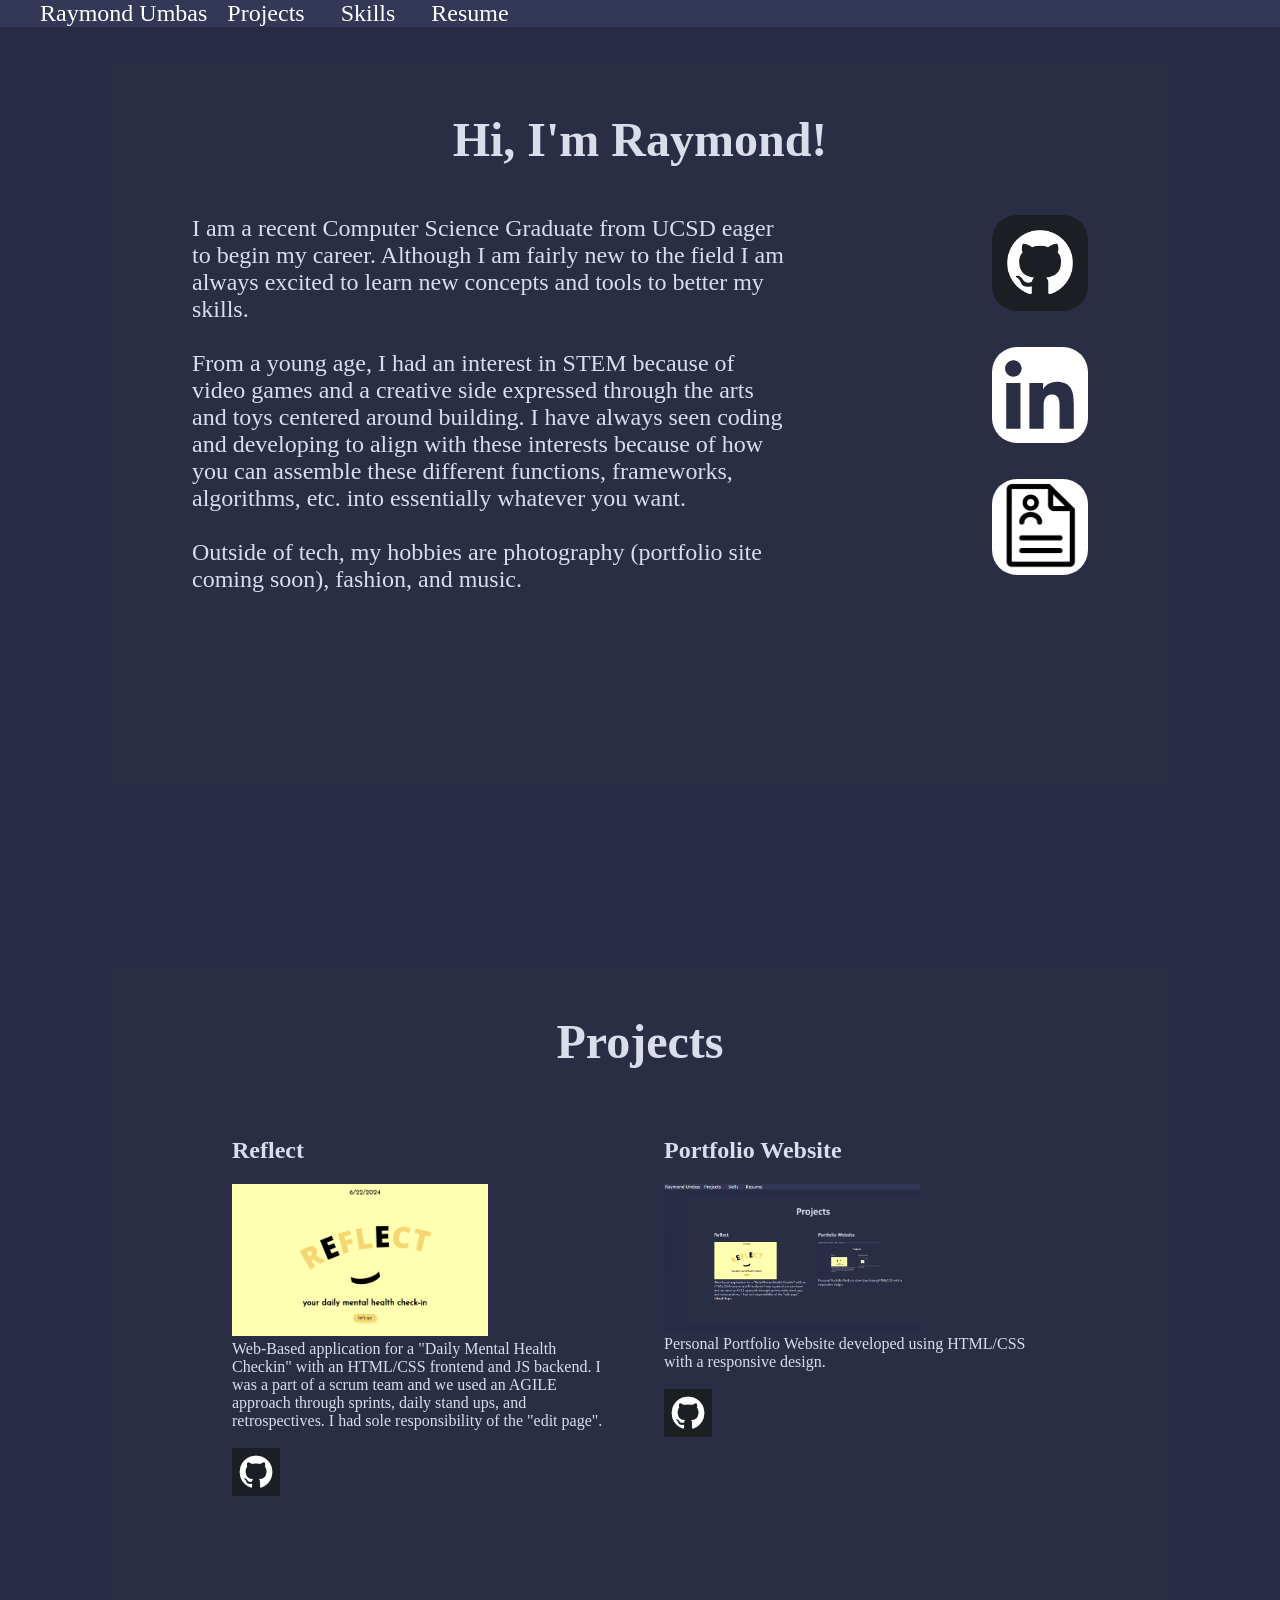
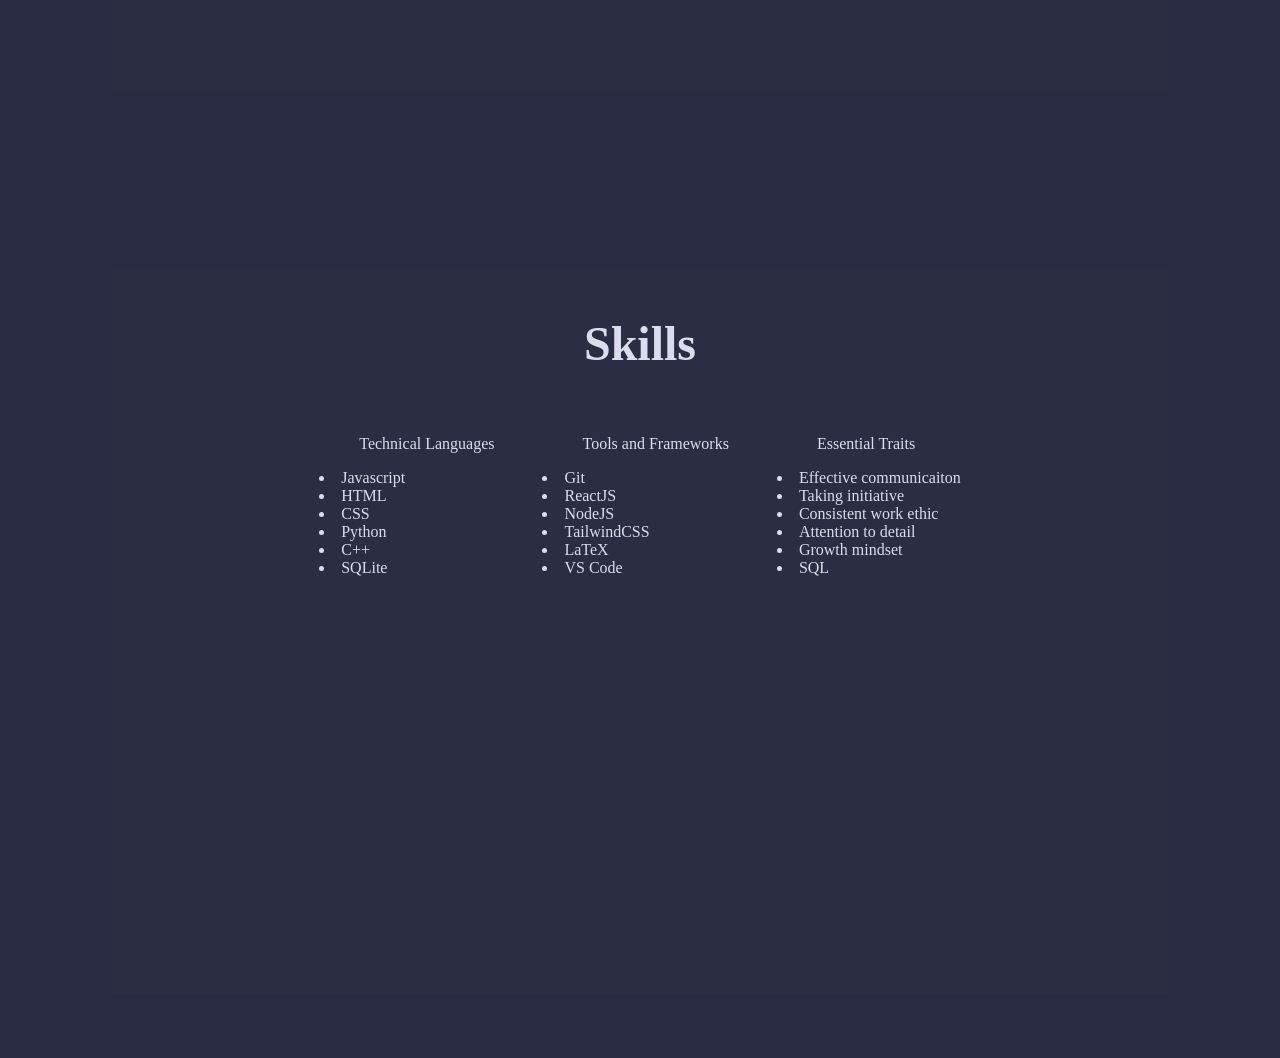
==== index.html @ 0f4644a8 "v1.0 finished" ====
<!DOCTYPE html>
<html lang="en">
<head>
    <meta charset="UTF-8">
    <meta name="viewport" content="width=device-width, initial-scale=1.0">
    <meta http-equiv="X-UA-Compatible" content="ie=edge">
    <title>Raymond Umbas</title>
    <link rel="stylesheet" href="./style.css">
    <link rel="icon" href="./favicon.ico" type="image/x-icon">
</head>
<body>
    <!--Navbar-->
    <div id = "navBar">
        <a href = "#intro" style = "font-size: 1.5rem"> Raymond Umbas</a>
        <a class = "navBarLink" href = "#projects">Projects</a>
        <a class = "navBarLink" href = "#skills">Skills</a>
        <a class = "navBarLink" href = "./media/Resume.pdf">Resume</a>
    </div>
    <!--Intro-->
    <section id = "intro" class = "component">
        <h1>Hi, I'm Raymond!</h1>
        <div class = "componentContent">
            <div id = "about" class = "componentSection">
                I am a recent Computer Science Graduate from UCSD eager to begin my career. Although I am fairly new to the field
                I am always excited to learn new concepts and tools to better my skills. <br><br>

                From a young age, I had an interest in STEM because of video games and a creative side expressed through the arts and toys centered around building.
                I have always seen coding and developing to align with these interests because of how you can assemble these different functions, frameworks, algorithms, etc. 
                into essentially whatever you want.<br><br>

                Outside of tech, my hobbies are photography (portfolio site coming soon), fashion, and music.
            </div>
    
            <div id = "links" class = "componentSection">
                <a href="https://github.com/raymondumbas"><img class = "introIcon" src="./media/githubLogo.png"></img></a>  
                <a href = "https://www.linkedin.com/in/rumbas/"><img class = "introIcon" src="./media/linkedinLogo.svg"></img></a>
                <a href = "./media/Resume.pdf"><img class = "introIcon" src="./media/resumeIcon.png"></img></a>
            </div>
        </div>
        
    </section>

    <!--Projects-->
    <section id = "projects" class = "component">
        <h1>Projects</h1>
        <div class = "componentContent">
            <div class = "project">
                <h2>Reflect</h2>
                <img class = "projectPic" src = "./media/ReflectHomeScreen.png"></img>
                <br>
                Web-Based application for a "Daily Mental Health Checkin" with an HTML/CSS frontend and JS backend. 
                I was a part of a scrum team and we used an AGILE approach through sprints, daily stand ups, and retrospectives.
                I had sole responsibility of the "edit page". <br><br>
                <a href ="https://github.com/cse110-fa22-group16/cse110-fa22-group16"><img class = "projectIcon" src="./media/githubLogo.png"></img></a><br>
            </div>
            <div class = "project">
                <h2>Portfolio Website</h2>
                <img class = "projectPic" src = "./media/PortfolioWebsite.png"></img><br>
                Personal Portfolio Website developed using HTML/CSS with a responsive design.<br><br>
                <a href ="https://github.com/raymondumbas/portfolio-website"><img class = "projectIcon" src="./media/githubLogo.png"></img></a><br>
            </div>  
        </div>
       
    </section>
    <!--Skills-->
    <section id = "skills" class = "component">
        <h1>Skills</h1>
        <div class = "componentContent">
            <div class = "skills">
                <ul>Technical Languages</ul>
                <li>Javascript</li>
                <li>HTML</li>
                <li>CSS</li>
                <li>Python</li>
                <li>C++</li>
                <li>SQLite</li>
            </div>
            <div class = "skills">
                <ul>Tools and Frameworks</ul>
                <li>Git</li>
                <li>ReactJS</li>
                <li>NodeJS</li>
                <li>TailwindCSS</li>
                <li>LaTeX</li>
                <li>VS Code</li>
            </div>
            <div class = "skills">
                <ul>Essential Traits</ul>
                <li>Effective communicaiton</li>
                <li>Taking initiative</li>
                <li>Consistent work ethic</li>
                <li>Attention to detail</li>
                <li>Growth mindset</li>
                <li>SQL</li>
            </div>

 
        </div>
    </section>

</body>
</html>
---- style.css ----
/*Variables*/

:root{
    --background-color: rgb(39, 44, 68);
    --component-color: rgb(41, 46, 69);
    --navBar-color:rgb(50, 56, 85);
    --text-color: rgb(219, 221, 236);
}
html{
    padding:0;
    margin:0;
}
/* Remove default styles */
body{
    margin:0;
    padding:0;
    color: var(--text-color,white);
    background-color: var(--background-color,darkgrey);
    display: flex;
    flex-direction: column;
    align-items: center;
    gap: 3rem;
}



/*Components*/
.component{
    width: 70vw;
    height:70vh;
    background-color: var(--component-color,darkgrey);
    display: flex;
    flex-direction: column;
    padding:3rem 5rem;
    margin: 4rem 0rem;
    align-items: center;
    
}   

h1{
    font-size: 3rem;
    padding: 0;
    margin:0;
}

.componentSection{
    display: flex;
    flex-direction: column;
    
    
}

.componentContent{
    display:flex;
    flex-direction: row;
    margin-top: 3rem;
    gap: 3rem;
    
}

/*Navbar*/
#navBar{
    padding-left: 5rem;
    background-color: var(--navBar-color, darkgrey);
    width: 100vw;
    top:0;
    position:fixed;
}

.navBarLink{
    font-size: 1.5rem;
    margin: 1rem;
    transition: 0.5s;
}
.navBarLink:hover{
    font-size:2rem;
}

a:link,a:visited{
    color:white;
    text-decoration: none;
}
a:hover{
    background-color: rgba(255, 255, 255, 0.108);  
}

/* Intro */
#about{
    font-size: 1.5rem;
}
.introIcon{
    height: 6rem;
    width: 6rem;
    border-radius: 25px;
}
#links{
    width: 30vw;
    gap: 2rem;
    margin-left:10rem;
}

/*Projects*/
.project{
    width: 30vw;
}

.projectPic{
    width: 20vw;
}

.projectIcon{
    width:3rem;
}
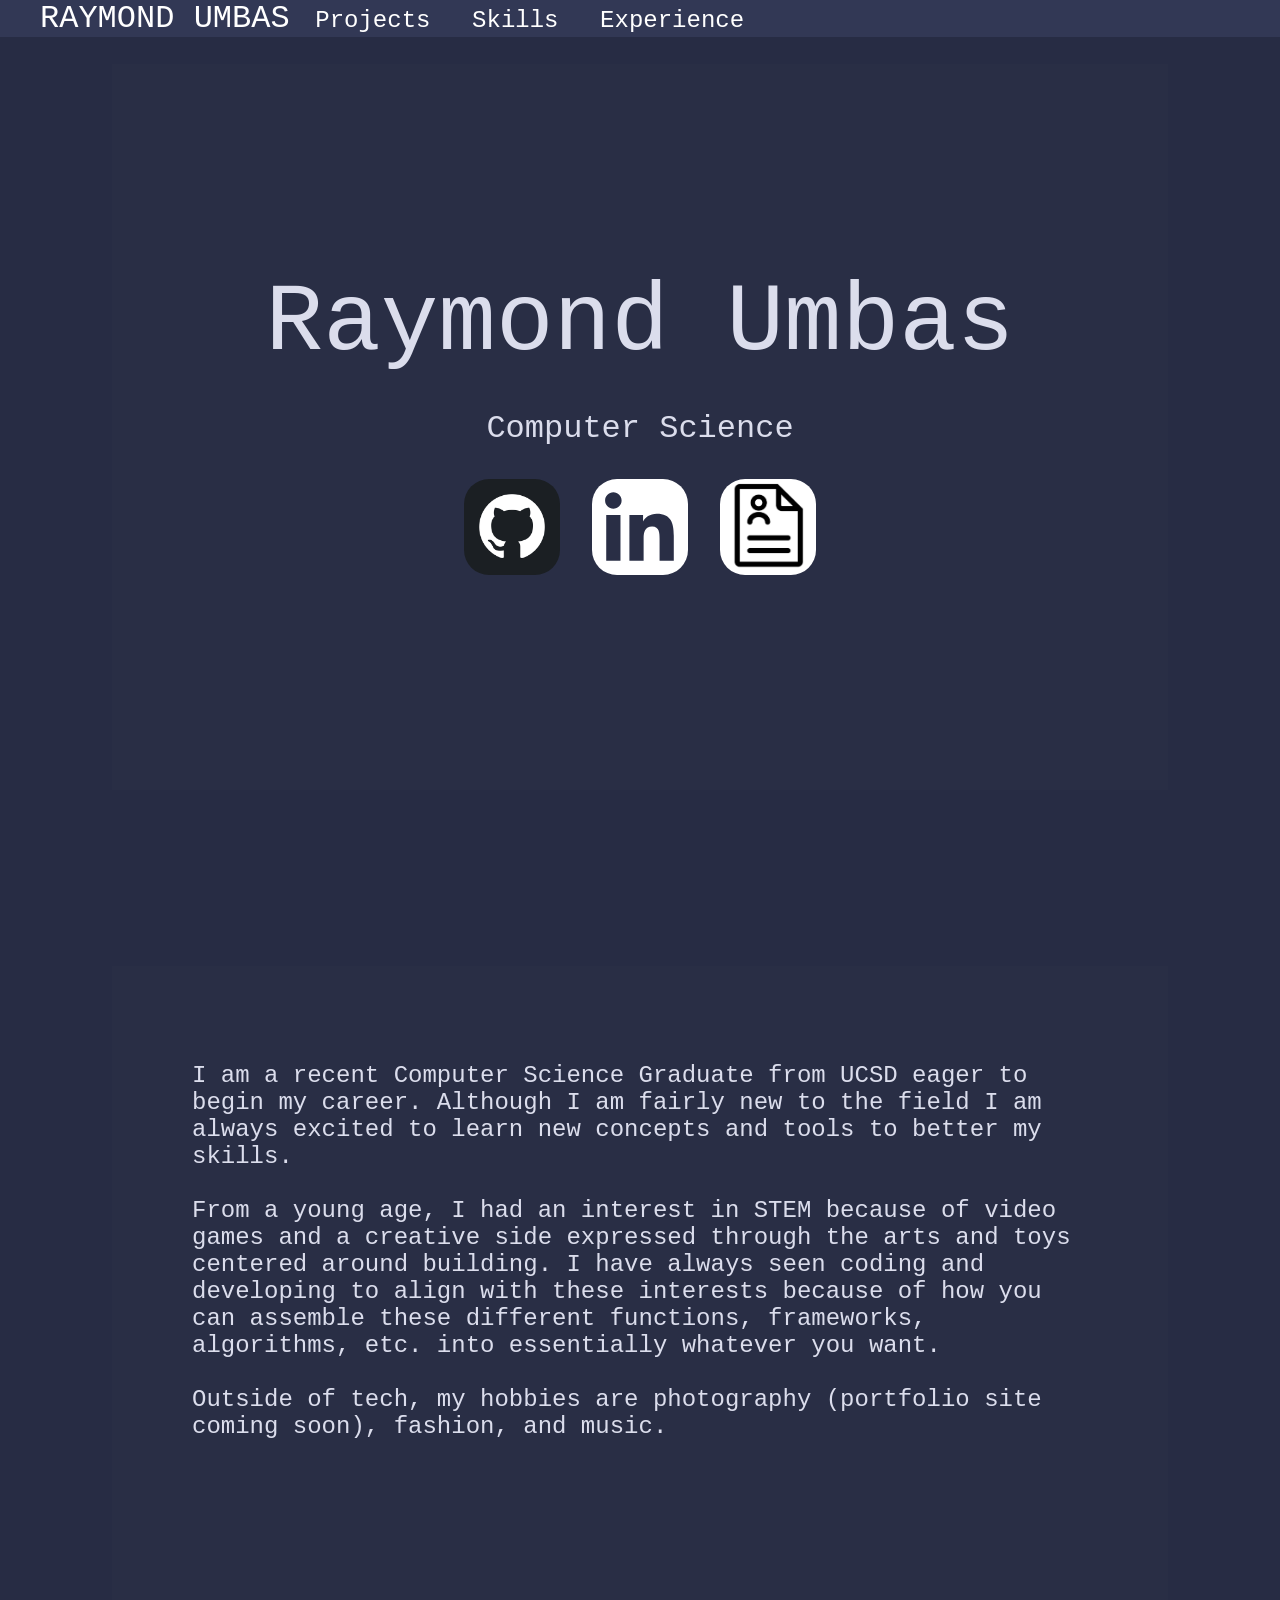
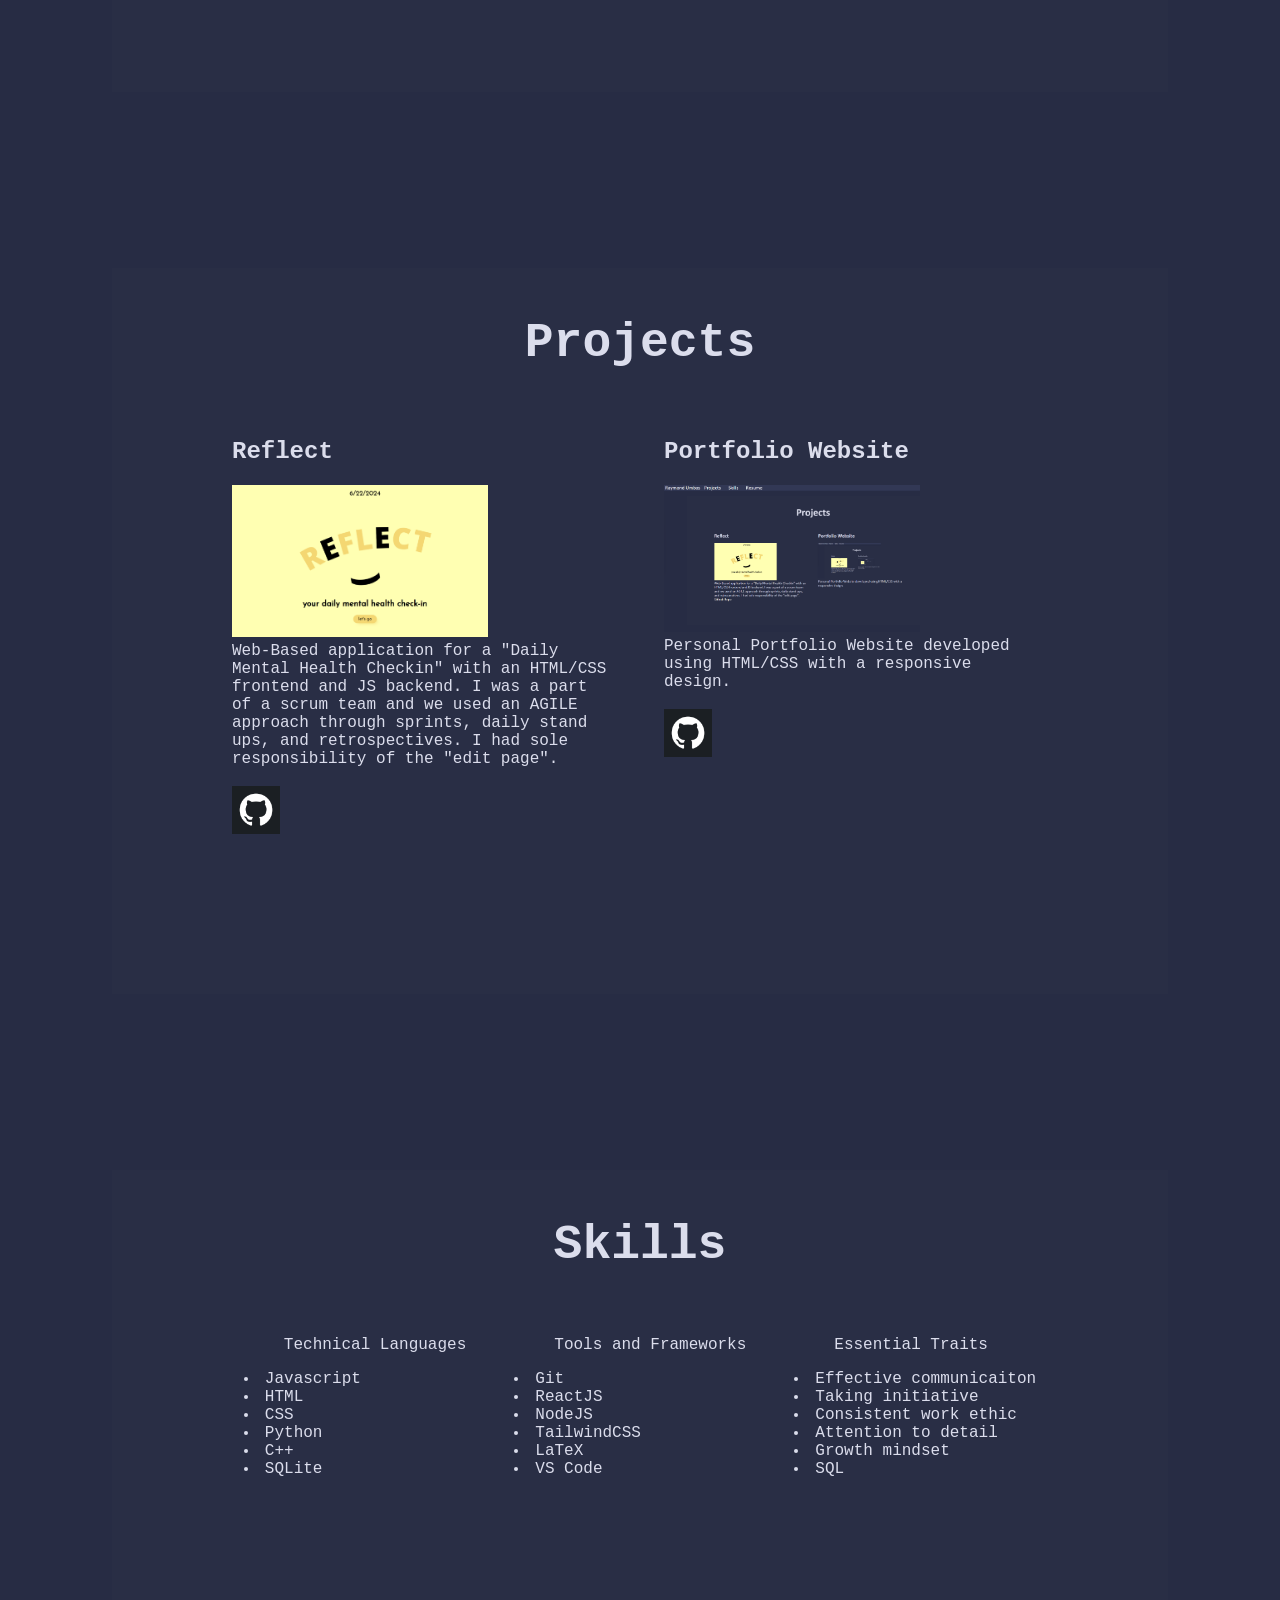
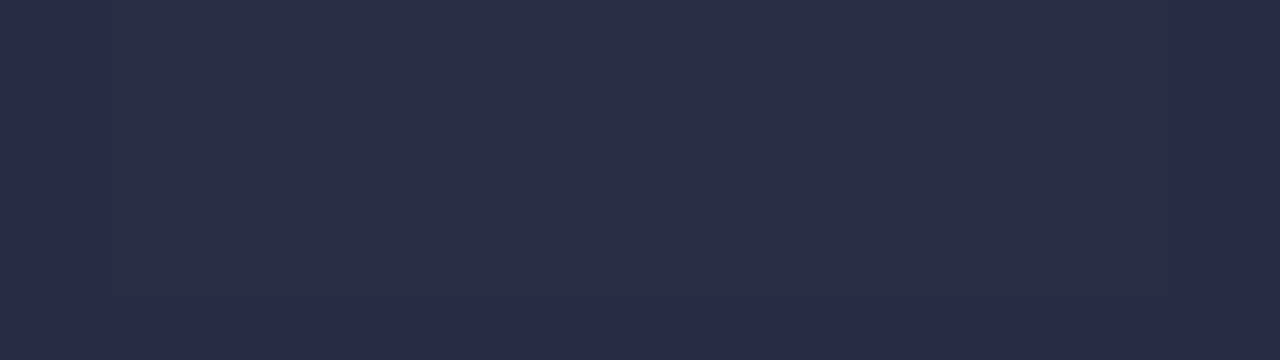
==== commit 559eb20a: "updated format" ====
--- a/index.html
+++ b/index.html
@@ -11,16 +11,26 @@
 <body>
     <!--Navbar-->
     <div id = "navBar">
-        <a href = "#intro" style = "font-size: 1.5rem"> Raymond Umbas</a>
+        <a id = "homeLogo" href = "#intro" > RAYMOND UMBAS</a>
         <a class = "navBarLink" href = "#projects">Projects</a>
         <a class = "navBarLink" href = "#skills">Skills</a>
-        <a class = "navBarLink" href = "./media/Resume.pdf">Resume</a>
+        <a class = "navBarLink" href = "#experience">Experience</a>
     </div>
     <!--Intro-->
     <section id = "intro" class = "component">
-        <h1>Hi, I'm Raymond!</h1>
+        <span id = "introName">Raymond Umbas</span>
+        Computer Science
+        <div id = "links">
+            <a href="https://github.com/raymondumbas"><img class = "introIcon" src="./media/githubLogo.png"></img></a>  
+            <a href = "https://www.linkedin.com/in/rumbas/"><img class = "introIcon" src="./media/linkedinLogo.svg"></img></a>
+            <a href = "./media/Resume.pdf"><img class = "introIcon" src="./media/resumeIcon.png"></img></a>
+        </div>
+    </section>
+
+    <!--About Me-->
+    <section id = "about" class = "component">
         <div class = "componentContent">
-            <div id = "about" class = "componentSection">
+            <div class = "componentSection">
                 I am a recent Computer Science Graduate from UCSD eager to begin my career. Although I am fairly new to the field
                 I am always excited to learn new concepts and tools to better my skills. <br><br>
 
@@ -30,16 +40,9 @@
 
                 Outside of tech, my hobbies are photography (portfolio site coming soon), fashion, and music.
             </div>
-    
-            <div id = "links" class = "componentSection">
-                <a href="https://github.com/raymondumbas"><img class = "introIcon" src="./media/githubLogo.png"></img></a>  
-                <a href = "https://www.linkedin.com/in/rumbas/"><img class = "introIcon" src="./media/linkedinLogo.svg"></img></a>
-                <a href = "./media/Resume.pdf"><img class = "introIcon" src="./media/resumeIcon.png"></img></a>
-            </div>
         </div>
-        
+
     </section>
-
     <!--Projects-->
     <section id = "projects" class = "component">
         <h1>Projects</h1>
--- a/style.css
+++ b/style.css
@@ -1,5 +1,7 @@
 /*Variables*/
-
+*{
+    font-family:  monospace, Arial, Helvetica, sans-serif;
+}
 :root{
     --background-color: rgb(39, 44, 68);
     --component-color: rgb(41, 46, 69);
@@ -23,7 +25,9 @@
 }
 
 
-
+#homeLogo{
+    font-size: 2rem;
+}
 /*Components*/
 .component{
     width: 70vw;
@@ -46,7 +50,6 @@
 .componentSection{
     display: flex;
     flex-direction: column;
-    
     
 }
 
@@ -85,8 +88,15 @@
 }
 
 /* Intro */
-#about{
-    font-size: 1.5rem;
+#intro{
+    font-size: 2rem;
+    display: flex;
+    justify-content: center;
+    text-align: center;
+    gap: 2rem;
+}
+#introName{
+    font-size: 6rem;
 }
 .introIcon{
     height: 6rem;
@@ -94,11 +104,15 @@
     border-radius: 25px;
 }
 #links{
-    width: 30vw;
+    display: flex;
+    flex-direction: row;
     gap: 2rem;
-    margin-left:10rem;
 }
 
+/* About Me*/
+#about{
+    font-size: 1.5rem;
+}
 /*Projects*/
 .project{
     width: 30vw;
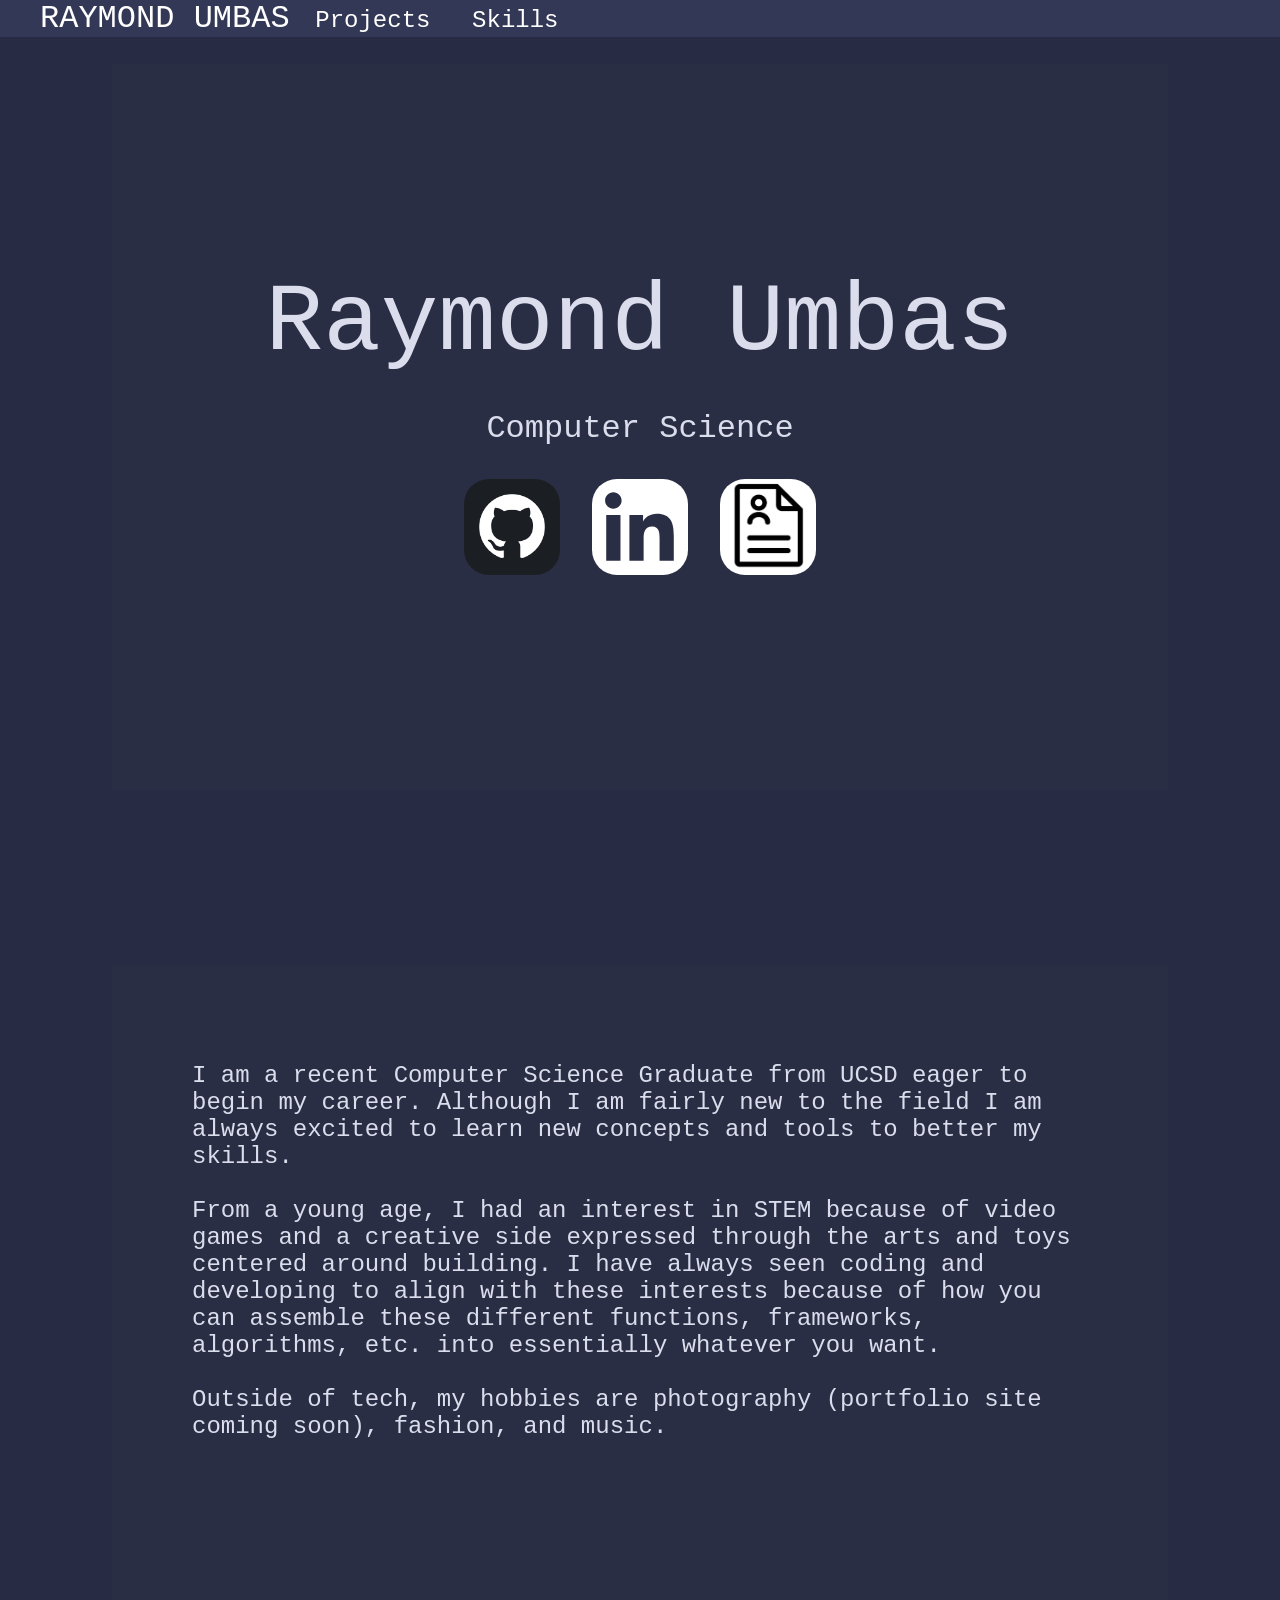
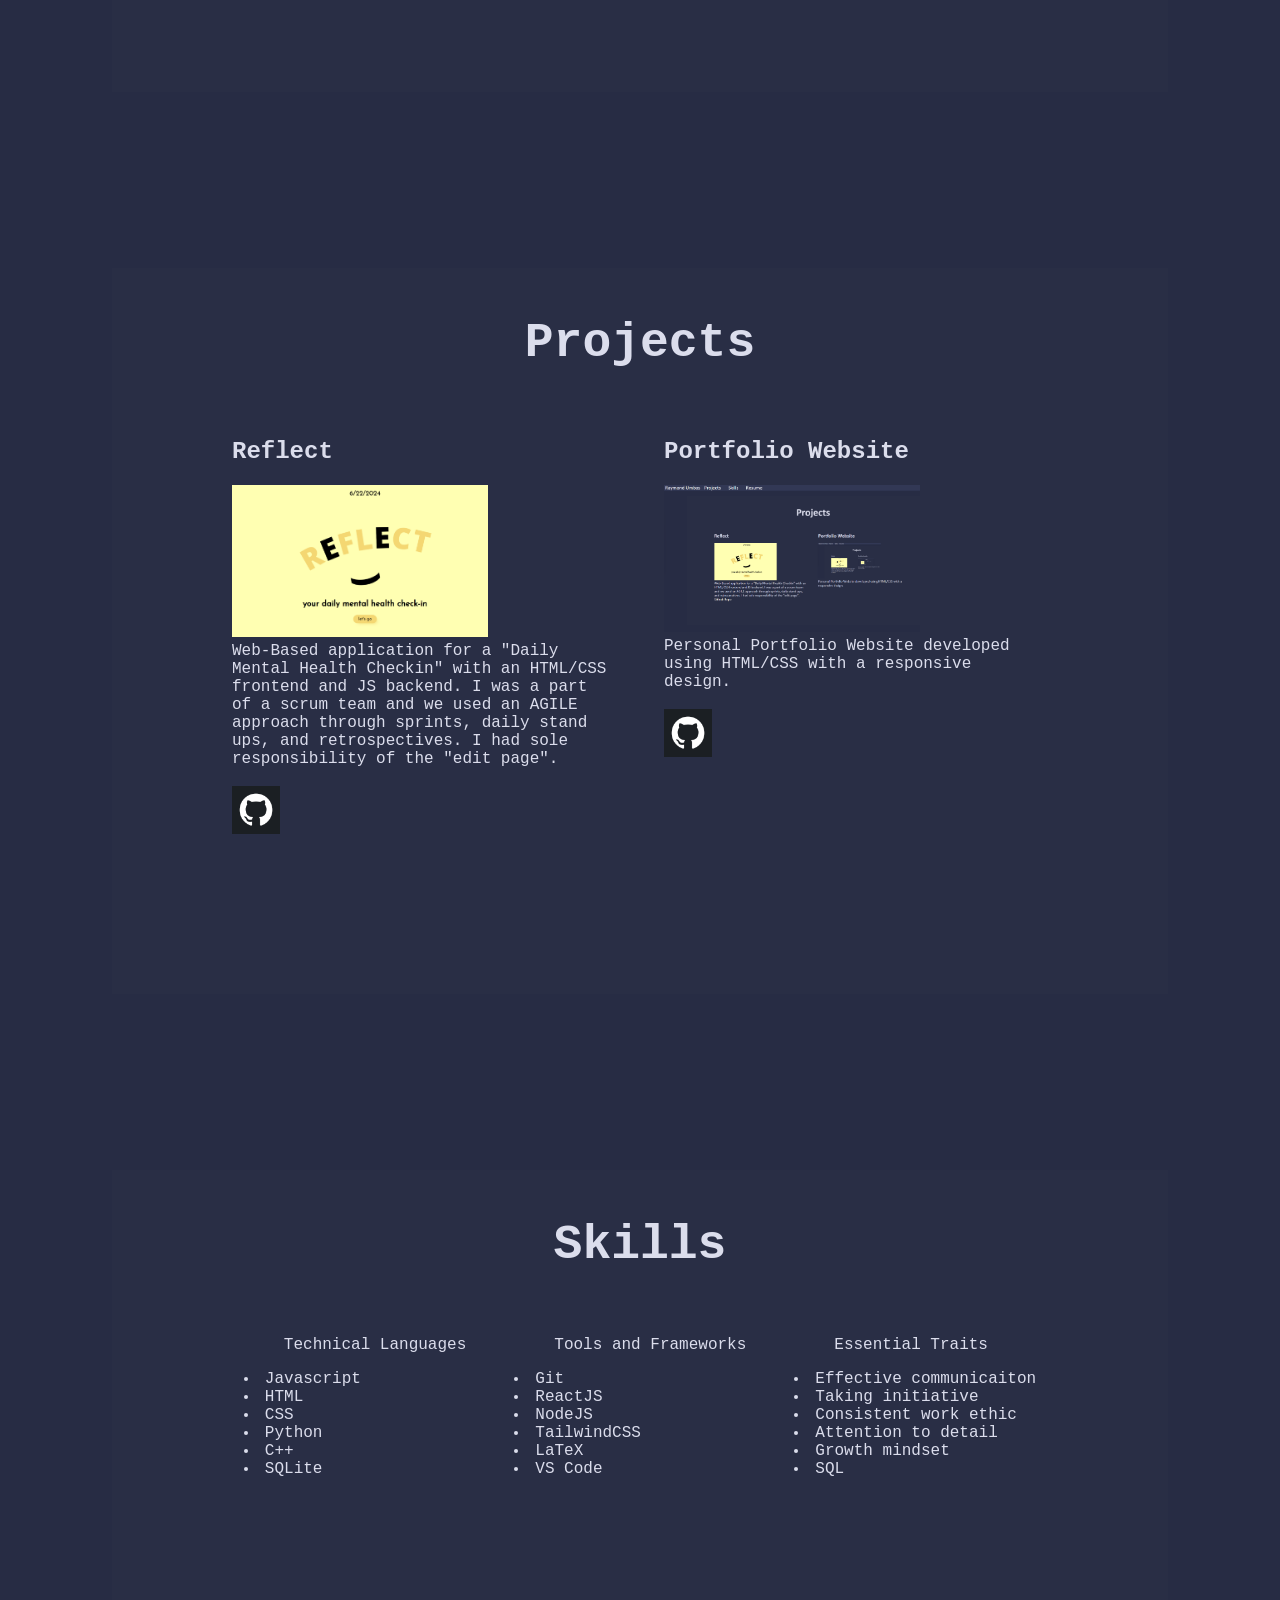
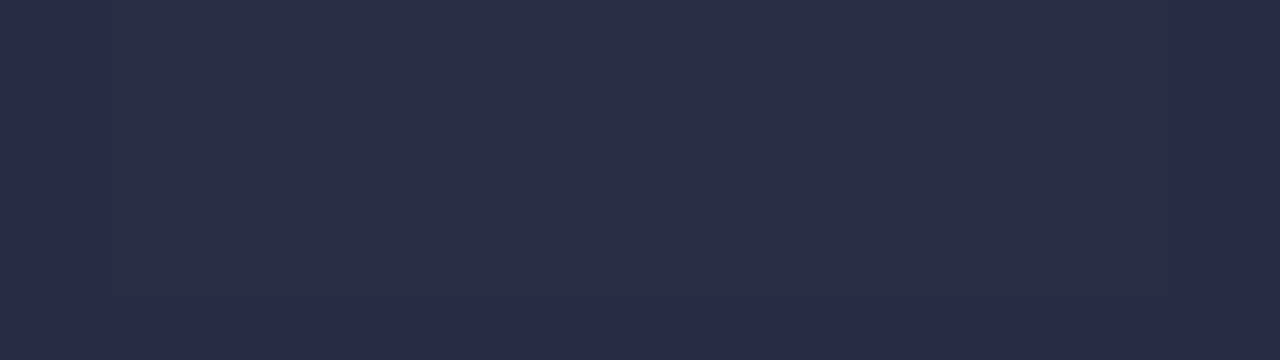
==== commit 340ee698: "modified structure" ====
--- a/index.html
+++ b/index.html
@@ -14,7 +14,6 @@
         <a id = "homeLogo" href = "#intro" > RAYMOND UMBAS</a>
         <a class = "navBarLink" href = "#projects">Projects</a>
         <a class = "navBarLink" href = "#skills">Skills</a>
-        <a class = "navBarLink" href = "#experience">Experience</a>
     </div>
     <!--Intro-->
     <section id = "intro" class = "component">
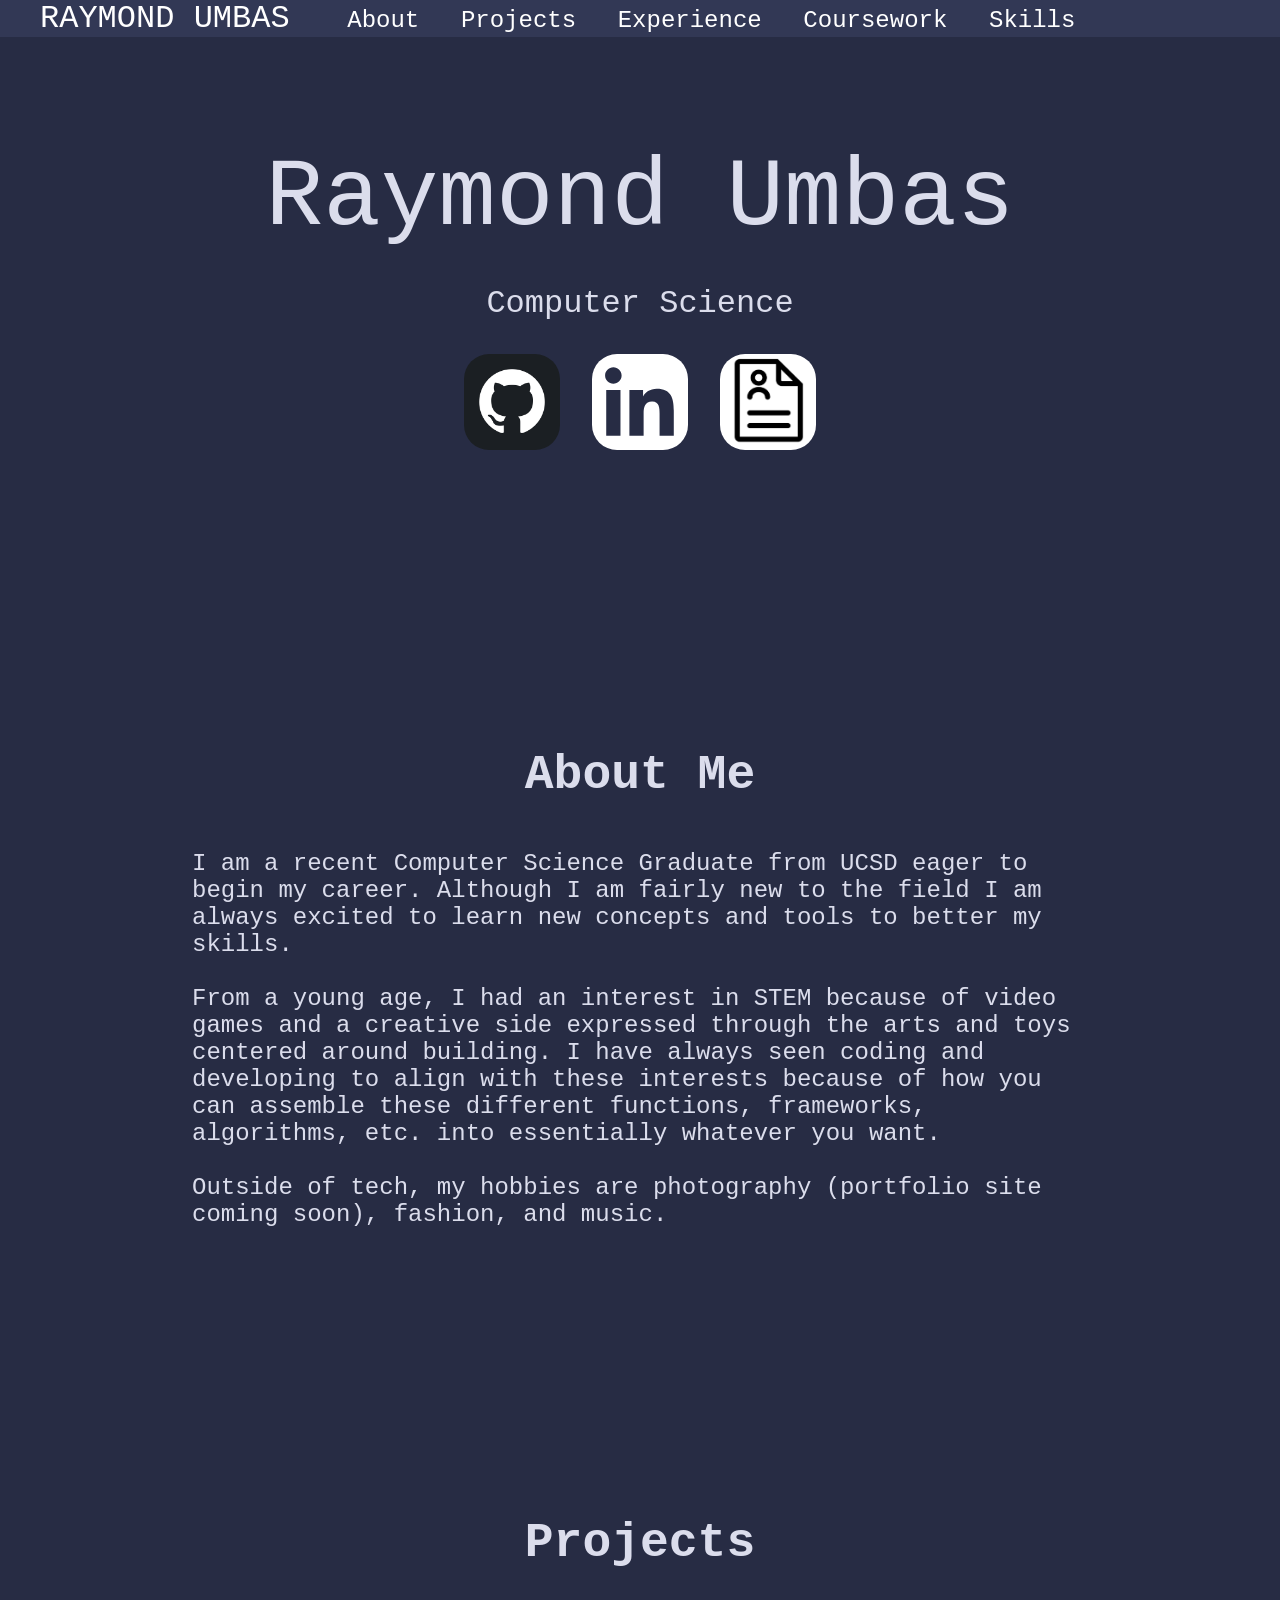
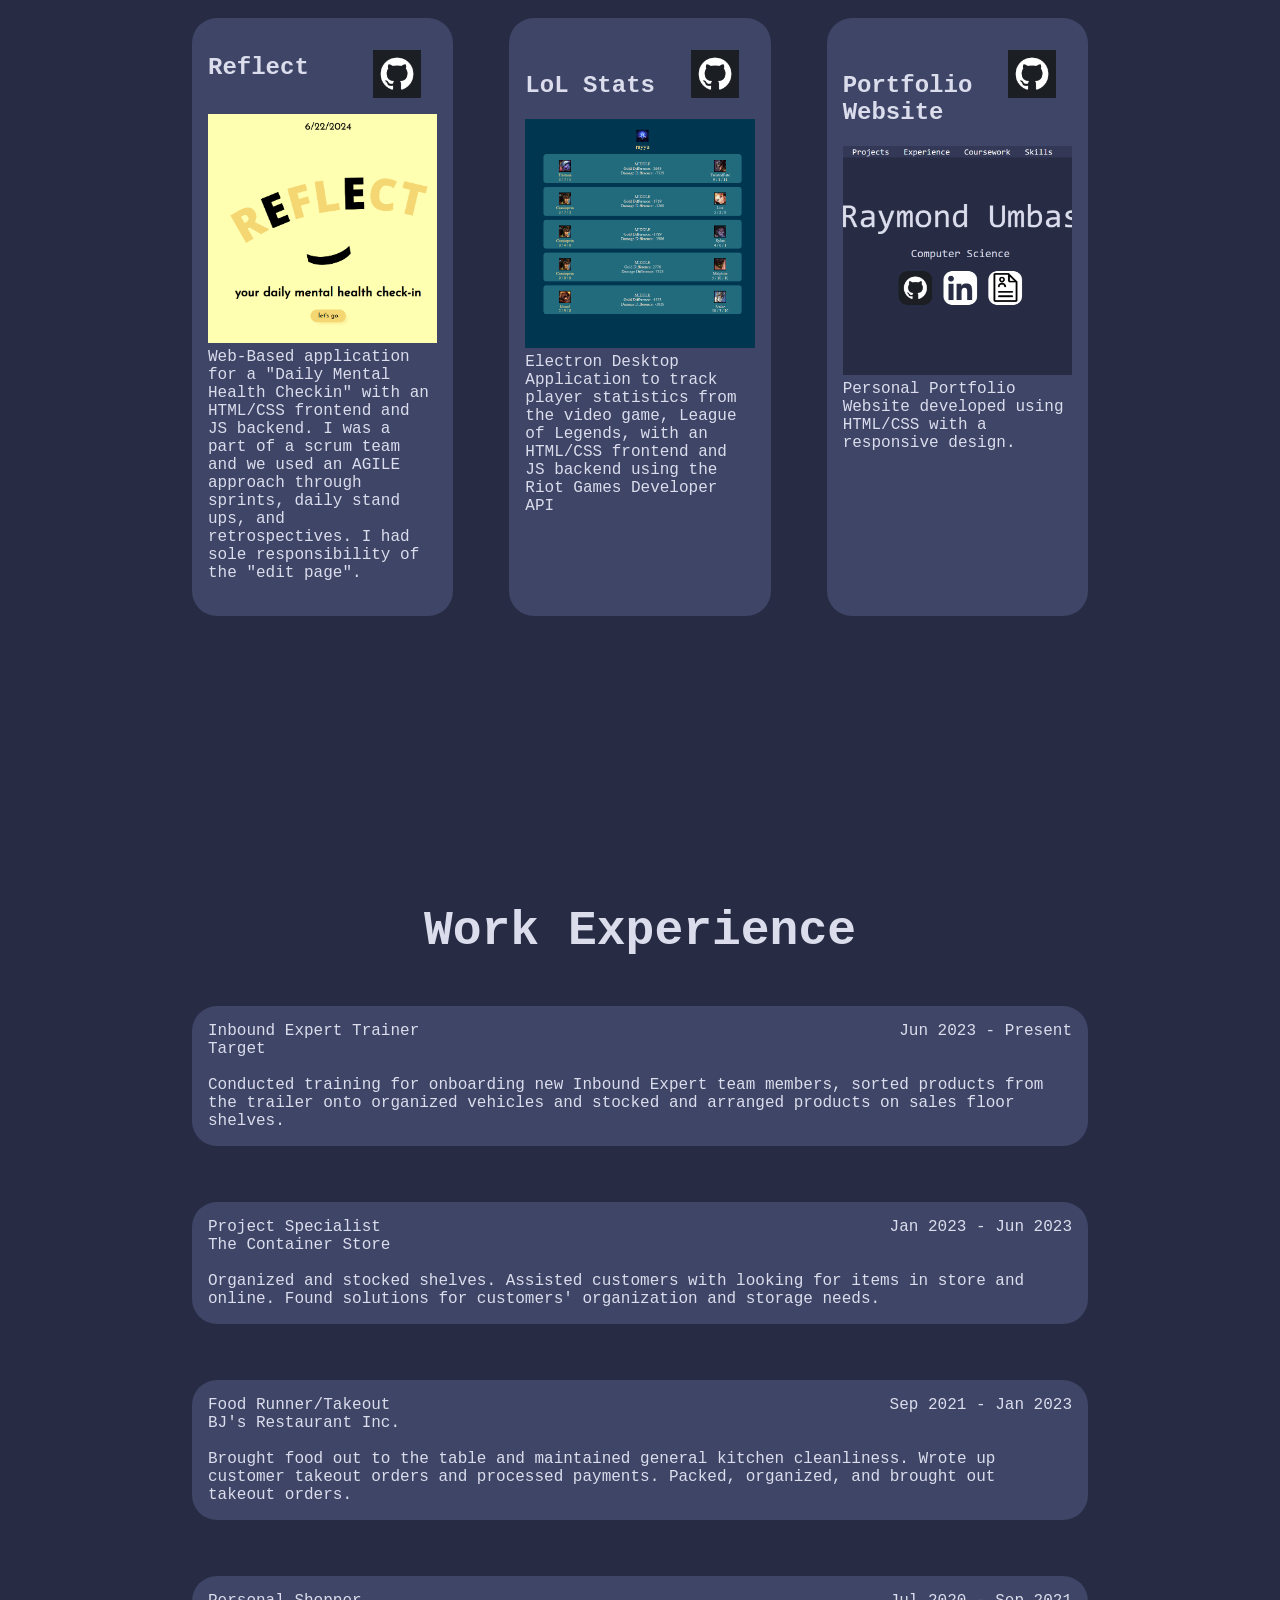
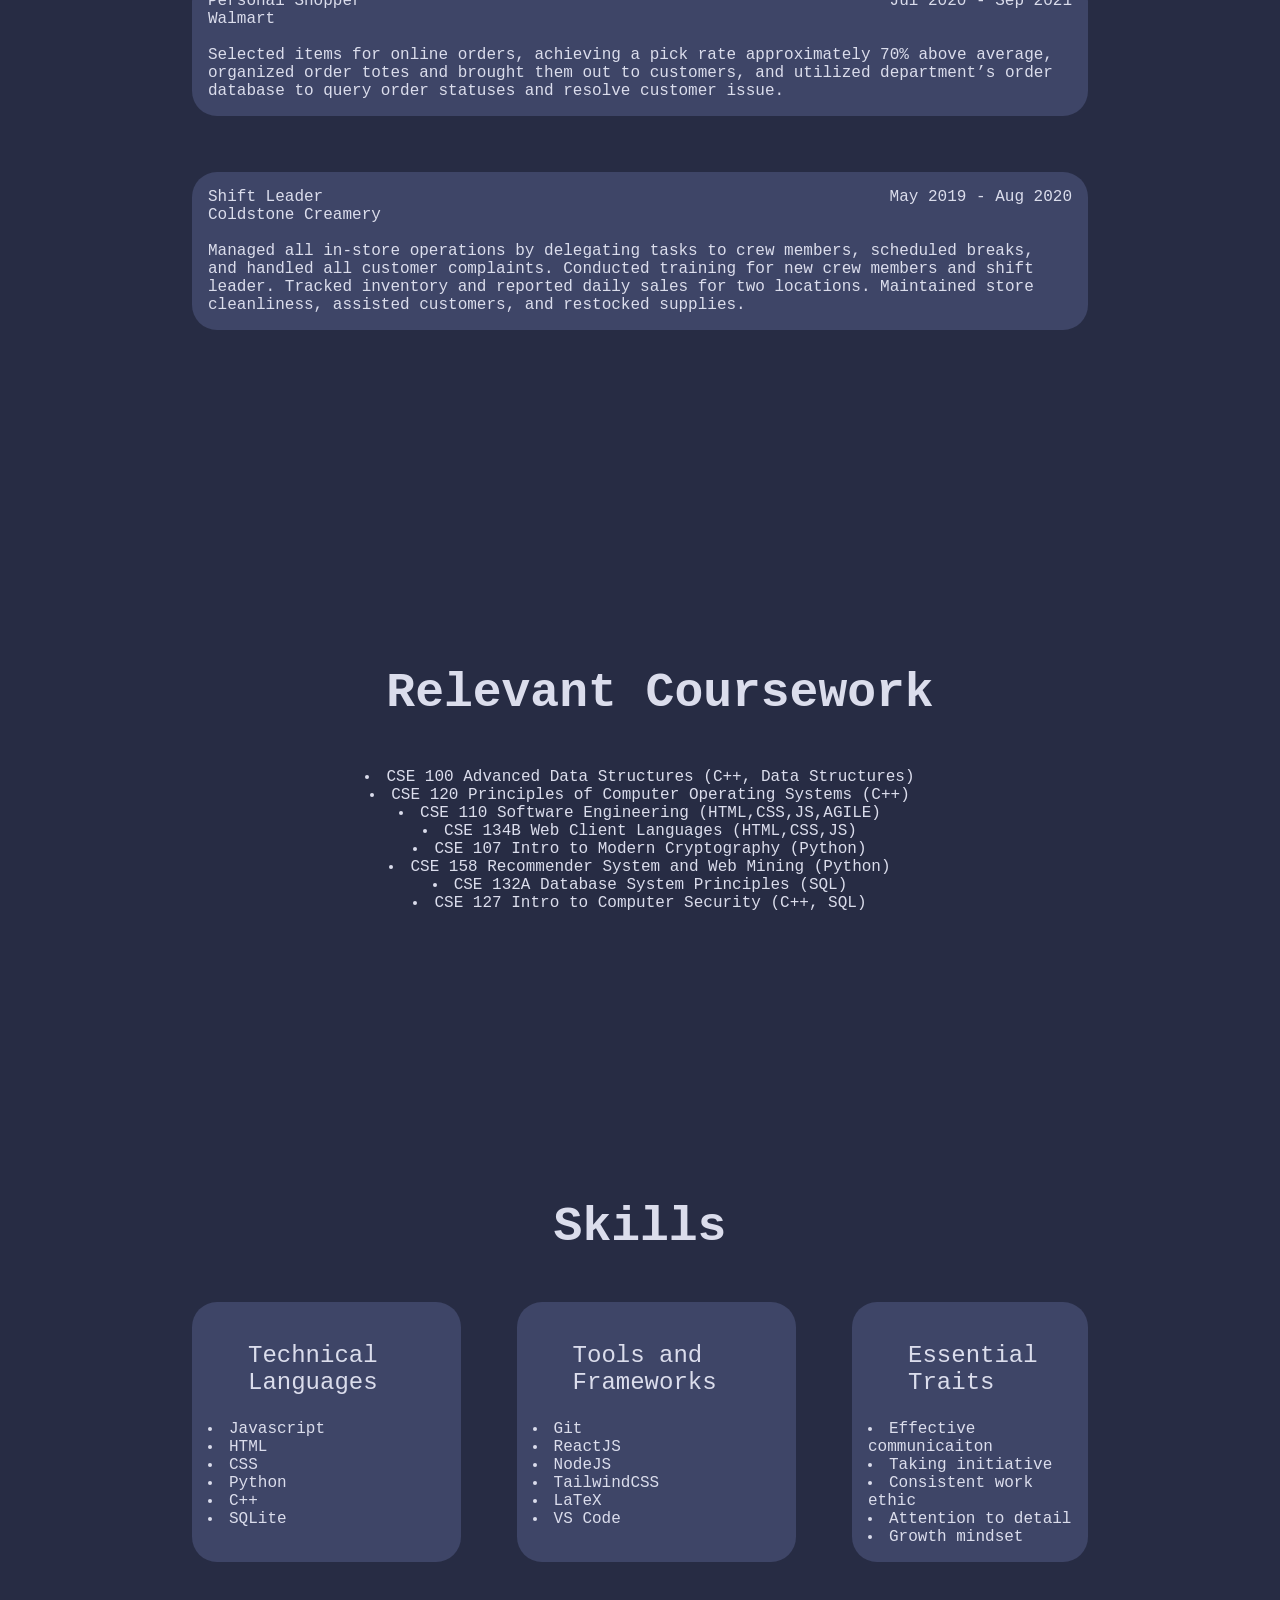
==== commit c11ae4fe: "adjusted style and added new tabs" ====
--- a/index.html
+++ b/index.html
@@ -12,7 +12,10 @@
     <!--Navbar-->
     <div id = "navBar">
         <a id = "homeLogo" href = "#intro" > RAYMOND UMBAS</a>
+        <a class = "navBarLink" href = "#about">About</a>
         <a class = "navBarLink" href = "#projects">Projects</a>
+        <a class = "navBarLink" href = "#experience">Experience</a>
+        <a class = "navBarLink" href = "#coursework">Coursework</a>
         <a class = "navBarLink" href = "#skills">Skills</a>
     </div>
     <!--Intro-->
@@ -28,17 +31,17 @@
 
     <!--About Me-->
     <section id = "about" class = "component">
+        <h1>About Me</h1>
         <div class = "componentContent">
-            <div class = "componentSection">
-                I am a recent Computer Science Graduate from UCSD eager to begin my career. Although I am fairly new to the field
-                I am always excited to learn new concepts and tools to better my skills. <br><br>
+            I am a recent Computer Science Graduate from UCSD eager to begin my career. Although I am fairly new to the field
+            I am always excited to learn new concepts and tools to better my skills. <br><br>
 
-                From a young age, I had an interest in STEM because of video games and a creative side expressed through the arts and toys centered around building.
-                I have always seen coding and developing to align with these interests because of how you can assemble these different functions, frameworks, algorithms, etc. 
-                into essentially whatever you want.<br><br>
+            From a young age, I had an interest in STEM because of video games and a creative side expressed through the arts and toys centered around building.
+            I have always seen coding and developing to align with these interests because of how you can assemble these different functions, frameworks, algorithms, etc. 
+            into essentially whatever you want.<br><br>
 
-                Outside of tech, my hobbies are photography (portfolio site coming soon), fashion, and music.
-            </div>
+            Outside of tech, my hobbies are photography (portfolio site coming soon), fashion, and music.
+            
         </div>
 
     </section>
@@ -47,22 +50,86 @@
         <h1>Projects</h1>
         <div class = "componentContent">
             <div class = "project">
+                <a href ="https://github.com/cse110-fa22-group16/cse110-fa22-group16"><img class = "projectIcon" src="./media/githubLogo.png"></img></a>
                 <h2>Reflect</h2>
-                <img class = "projectPic" src = "./media/ReflectHomeScreen.png"></img>
-                <br>
+                <img class = "projectPic" src = "./media/ReflectHomeScreen.png"></img><br>
                 Web-Based application for a "Daily Mental Health Checkin" with an HTML/CSS frontend and JS backend. 
                 I was a part of a scrum team and we used an AGILE approach through sprints, daily stand ups, and retrospectives.
                 I had sole responsibility of the "edit page". <br><br>
-                <a href ="https://github.com/cse110-fa22-group16/cse110-fa22-group16"><img class = "projectIcon" src="./media/githubLogo.png"></img></a><br>
+            
             </div>
             <div class = "project">
+                <a href ="https://github.com/raymondumbas/lol-stats"><img class = "projectIcon" src="./media/githubLogo.png"></img></a><br>
+                <h2>LoL Stats</h2>
+                <img class = "projectPic" src = "./media/lolStatsScreenshot.png"></img><br>
+                Electron Desktop Application to track player statistics from the video game, League of Legends, with an HTML/CSS frontend and JS backend using the Riot Games Developer API <br><br>
+            </div>  
+            <div class = "project">
+                <a href ="https://github.com/raymondumbas/portfolio-website"><img class = "projectIcon" src="./media/githubLogo.png"></img></a><br>
                 <h2>Portfolio Website</h2>
-                <img class = "projectPic" src = "./media/PortfolioWebsite.png"></img><br>
+                <img class = "projectPic" src = "./media/portfolioScreenshot.png"></img><br>
                 Personal Portfolio Website developed using HTML/CSS with a responsive design.<br><br>
-                <a href ="https://github.com/raymondumbas/portfolio-website"><img class = "projectIcon" src="./media/githubLogo.png"></img></a><br>
             </div>  
+        </div> 
+    </section>
+
+    <!--Experience-->
+    <section id = "experience" class = "component">
+        <h1>Work Experience</h1>
+        <div id = "jobs" class = "componentContent">
+            <div class = "job">
+                <span class = "jobYears">Jun 2023 - Present</span>
+                <span class = "jobTitle">Inbound Expert Trainer</span><br>
+                <span class = "jobCompany">Target</span><br><br>
+                Conducted training for onboarding new Inbound Expert team members, 
+                sorted products from the trailer onto organized vehicles and 
+                stocked and arranged products on sales floor shelves.
+            </div>
+            <div class = "job">
+                <span class = "jobYears">Jan 2023 - Jun 2023</span>
+                <span class = "jobTitle">Project Specialist</span><br>
+                <span class = "jobCompany">The Container Store</span><br><br>
+                Organized and stocked shelves.
+                Assisted customers with looking for items in store and online.
+                Found solutions for customers' organization and storage needs.
+            </div>
+            <div class = "job">
+                <span class = "jobYears">Sep 2021 - Jan 2023</span>
+                <span class = "jobTitle">Food Runner/Takeout</span><br>
+                <span class = "jobCompany">BJ's Restaurant Inc.</span><br><br>
+                Brought food out to the table and maintained general kitchen cleanliness.
+                Wrote up customer takeout orders and processed payments.
+                Packed, organized, and brought out takeout orders.
+            </div>
+            <div class = "job">
+                <span class = "jobYears">Jul 2020 - Sep 2021</span>
+                <span class = "jobTitle">Personal Shopper</span><br>
+                <span class = "jobCompany">Walmart</span><br><br>
+                Selected items for online orders, achieving a pick rate approximately 70% above average,
+                organized order totes and brought them out to customers, and
+                utilized department’s order database to query order statuses and resolve customer issue.
+            </div>
+            <div class = "job">
+                <span class = "jobYears">May 2019 - Aug 2020</span>
+                <span class = "jobTitle">Shift Leader</span><br>
+                <span class = "jobCompany">Coldstone Creamery</span><br><br>
+                Managed all in-store operations by delegating tasks to crew members, scheduled breaks, and handled all customer complaints.
+                Conducted training for new crew members and shift leader. Tracked inventory and reported daily sales for two locations.
+                Maintained store cleanliness, assisted customers, and restocked supplies.
+            </div>
         </div>
-       
+    </section>
+    <!--Coursework-->
+    <section id = "coursework" class = "component">
+        <h1><ul>Relevant Coursework</ul></h1>
+        <li>CSE 100 Advanced Data Structures (C++, Data Structures)</li>
+        <li>CSE 120 Principles of Computer Operating Systems (C++)</li>
+        <li>CSE 110 Software Engineering (HTML,CSS,JS,AGILE)</li>
+        <li>CSE 134B Web Client Languages (HTML,CSS,JS)</li>
+        <li>CSE 107 Intro to Modern Cryptography (Python)</li>
+        <li>CSE 158 Recommender System and Web Mining (Python)</li>
+        <li>CSE 132A Database System Principles (SQL)</li>
+        <li>CSE 127 Intro to Computer Security (C++, SQL)</li>
     </section>
     <!--Skills-->
     <section id = "skills" class = "component">
@@ -93,7 +160,6 @@
                 <li>Consistent work ethic</li>
                 <li>Attention to detail</li>
                 <li>Growth mindset</li>
-                <li>SQL</li>
             </div>
 
  
--- a/style.css
+++ b/style.css
@@ -1,10 +1,11 @@
 /*Variables*/
 *{
     font-family:  monospace, Arial, Helvetica, sans-serif;
+    border:none !important;
 }
 :root{
     --background-color: rgb(39, 44, 68);
-    --component-color: rgb(41, 46, 69);
+    --secondary-color: rgb(62, 69, 103);
     --navBar-color:rgb(50, 56, 85);
     --text-color: rgb(219, 221, 236);
 }
@@ -12,7 +13,7 @@
     padding:0;
     margin:0;
 }
-/* Remove default styles */
+
 body{
     margin:0;
     padding:0;
@@ -27,18 +28,19 @@
 
 #homeLogo{
     font-size: 2rem;
+    margin-right: 2rem;
 }
+
 /*Components*/
 .component{
+    height: auto;
     width: 70vw;
-    height:70vh;
-    background-color: var(--component-color,darkgrey);
     display: flex;
     flex-direction: column;
-    padding:3rem 5rem;
-    margin: 4rem 0rem;
+    padding:6rem 3rem 6rem 3rem;
+    margin-top: 3rem;
     align-items: center;
-    
+    border: 3px solid purple;
 }   
 
 h1{
@@ -47,18 +49,13 @@
     margin:0;
 }
 
-.componentSection{
-    display: flex;
-    flex-direction: column;
-    
-}
-
 .componentContent{
     display:flex;
     flex-direction: row;
     margin-top: 3rem;
-    gap: 3rem;
+    gap: 3.5rem;
     
+    border: 3px solid lightgreen;
 }
 
 /*Navbar*/
@@ -72,7 +69,7 @@
 
 .navBarLink{
     font-size: 1.5rem;
-    margin: 1rem;
+    padding: 0rem 1rem;
     transition: 0.5s;
 }
 .navBarLink:hover{
@@ -84,6 +81,7 @@
     text-decoration: none;
 }
 a:hover{
+    border-radius: 25px;
     background-color: rgba(255, 255, 255, 0.108);  
 }
 
@@ -115,13 +113,43 @@
 }
 /*Projects*/
 .project{
-    width: 30vw;
+    width: 33%;
+    background-color: var(--secondary-color);
+    border: 3px solid red;
+    border-radius: 25px;
+    padding: 1rem;
 }
 
 .projectPic{
-    width: 20vw;
+    width: 100%;
 }
 
 .projectIcon{
     width:3rem;
+    padding: 1rem;
+    float: right;
+}
+
+/*Experience*/
+#jobs{
+    flex-direction: column;
+}
+.job{
+    background-color: var(--secondary-color);
+    border: 3px solid red;
+    border-radius: 25px;
+    padding: 1rem;
+    
+}
+.jobYears{
+    float: right;
+}
+
+.skills{
+    background-color: var(--secondary-color);
+    border-radius: 25px;
+    padding: 1rem;
+}
+.skills ul{
+    font-size: 1.5rem;
 }
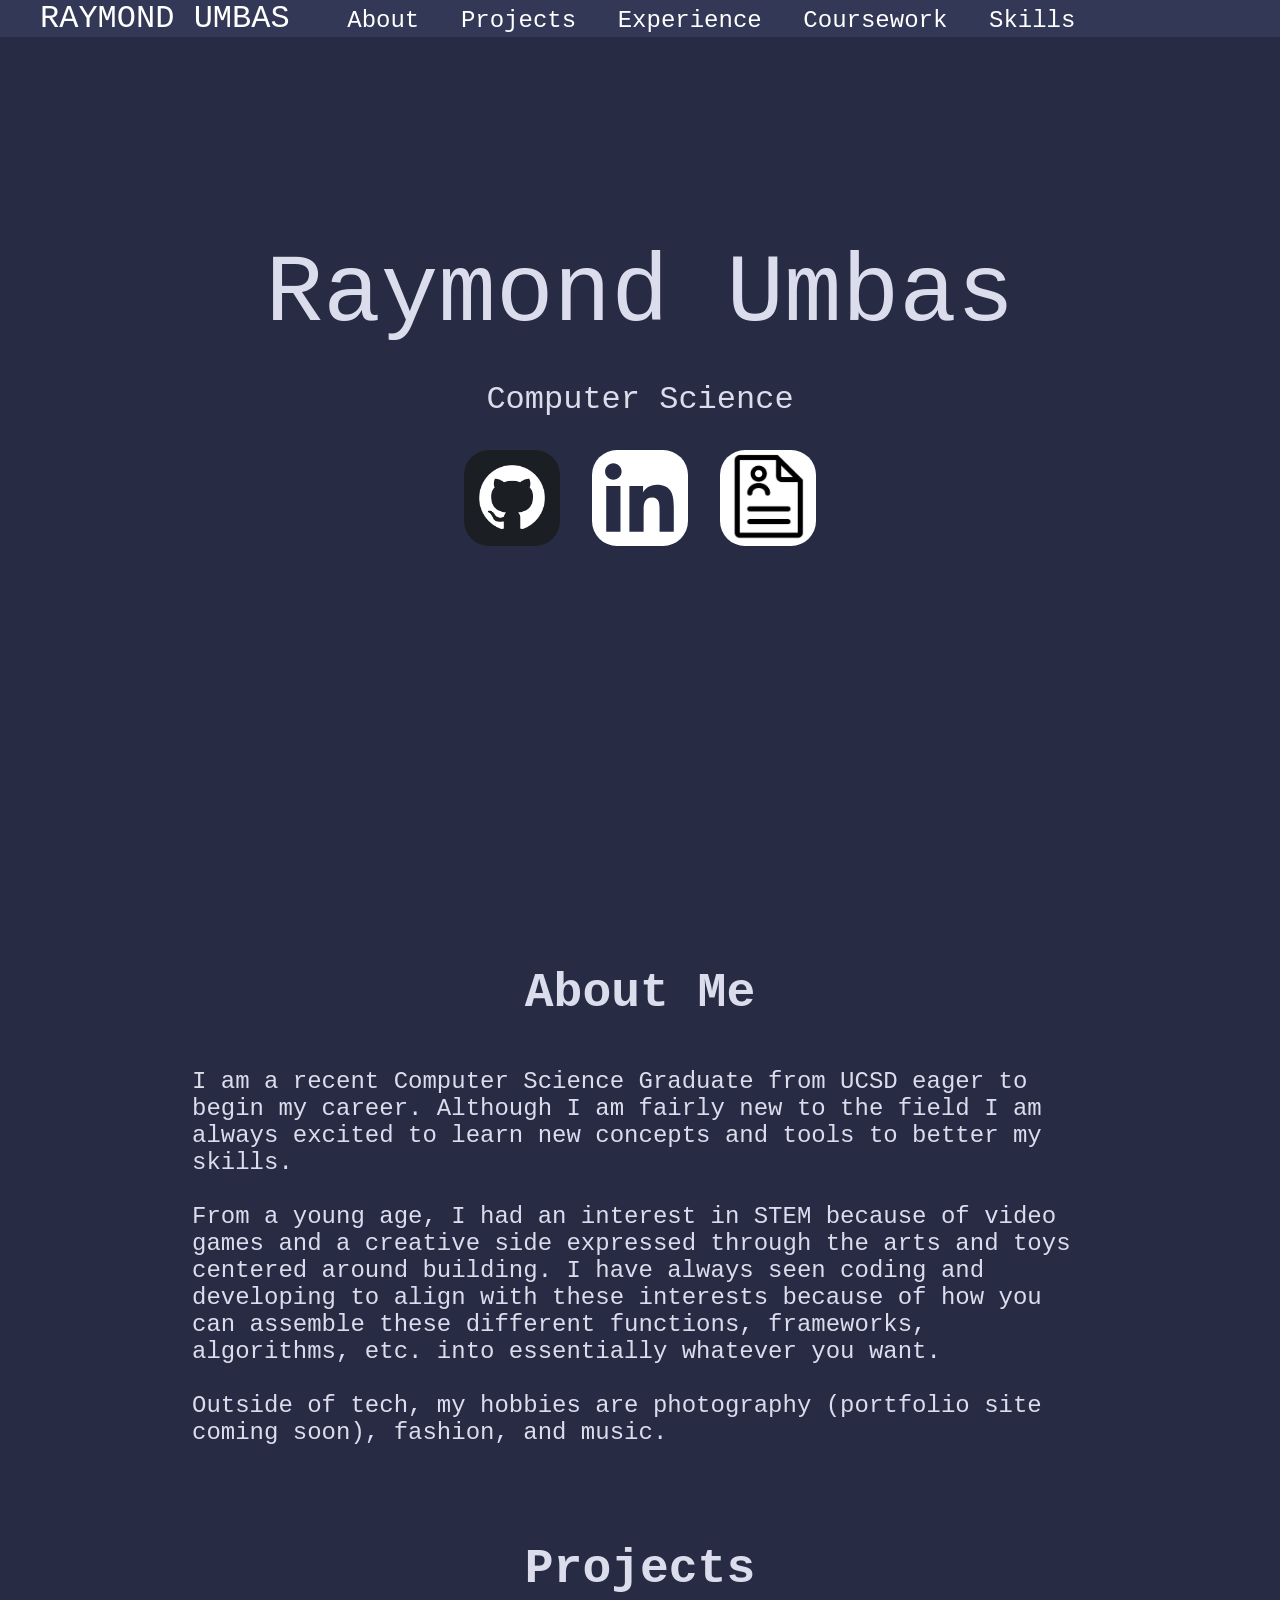
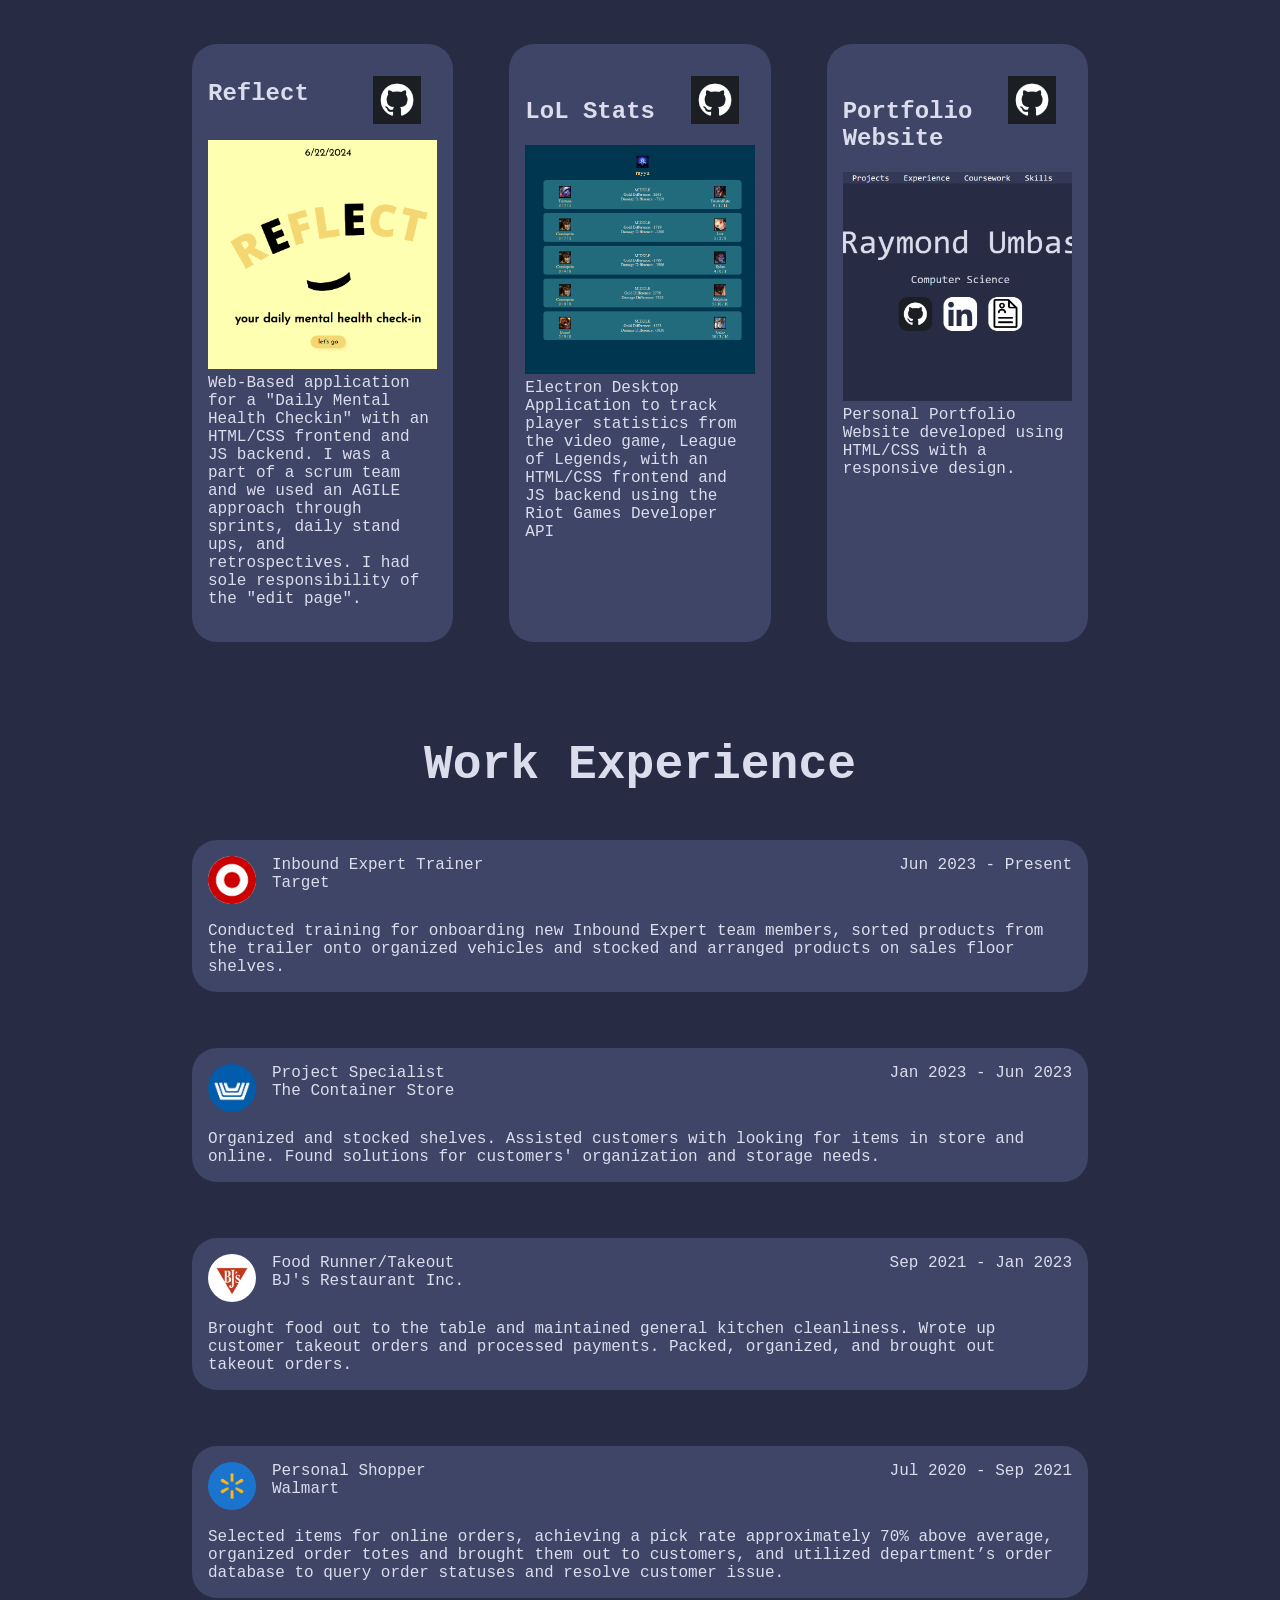
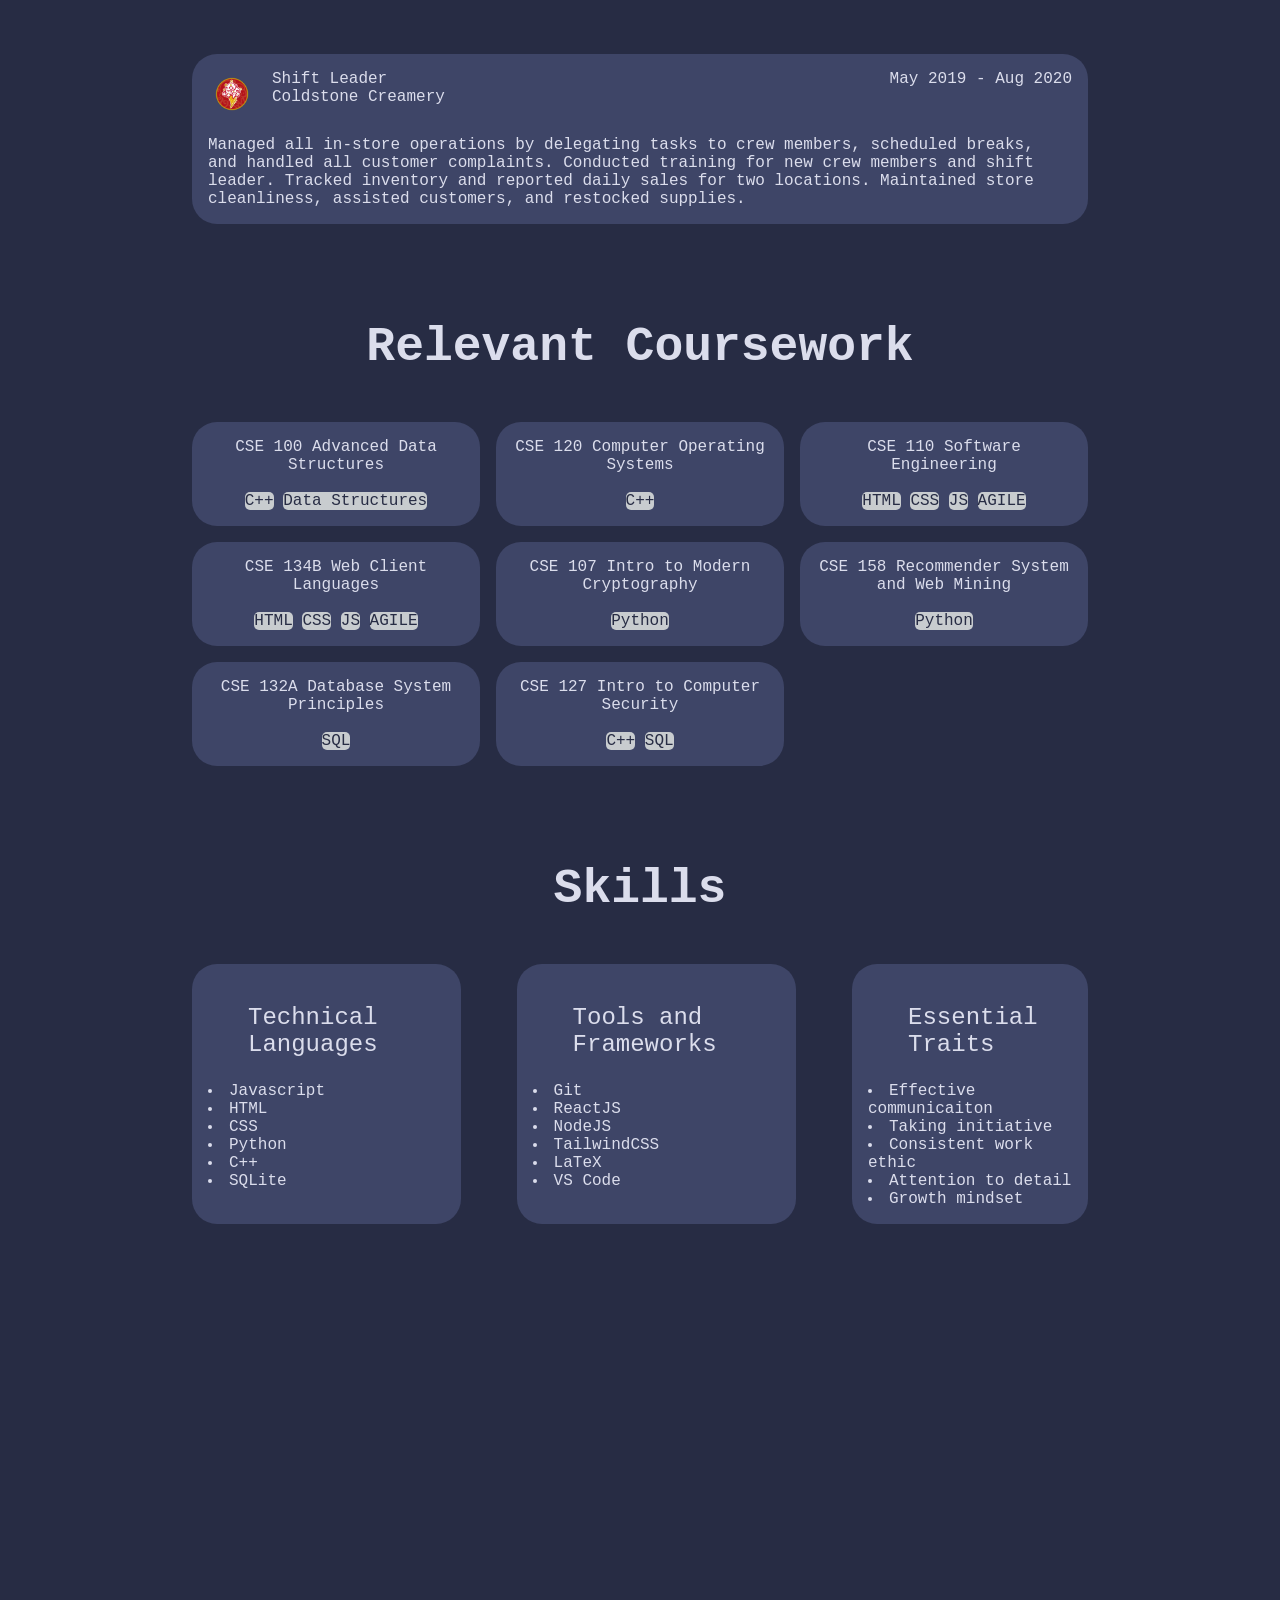
==== commit 9d067fdc: "fixed spacing/style" ====
--- a/index.html
+++ b/index.html
@@ -19,7 +19,7 @@
         <a class = "navBarLink" href = "#skills">Skills</a>
     </div>
     <!--Intro-->
-    <section id = "intro" class = "component">
+    <section id = "intro" >
         <span id = "introName">Raymond Umbas</span>
         Computer Science
         <div id = "links">
@@ -79,40 +79,65 @@
         <div id = "jobs" class = "componentContent">
             <div class = "job">
                 <span class = "jobYears">Jun 2023 - Present</span>
-                <span class = "jobTitle">Inbound Expert Trainer</span><br>
-                <span class = "jobCompany">Target</span><br><br>
+                <div class = "jobHeader">
+                    <img class = "jobIcon" src = "media/jobIcons/targetLogo.jpg">
+                    <div>
+                        <span class = "jobTitle">Inbound Expert Trainer</span><br>
+                        <span class = "jobCompany">Target</span>
+                    </div>
+                </div><br>
                 Conducted training for onboarding new Inbound Expert team members, 
                 sorted products from the trailer onto organized vehicles and 
                 stocked and arranged products on sales floor shelves.
             </div>
             <div class = "job">
                 <span class = "jobYears">Jan 2023 - Jun 2023</span>
-                <span class = "jobTitle">Project Specialist</span><br>
-                <span class = "jobCompany">The Container Store</span><br><br>
+                <div class = "jobHeader">
+                    <img class = "jobIcon" src = "media/jobIcons/tcsLogo.jpg">
+                    <div>
+                        <span class = "jobTitle">Project Specialist</span><br>
+                        <span class = "jobCompany">The Container Store</span>
+                    </div>
+                </div><br>
                 Organized and stocked shelves.
                 Assisted customers with looking for items in store and online.
                 Found solutions for customers' organization and storage needs.
             </div>
             <div class = "job">
                 <span class = "jobYears">Sep 2021 - Jan 2023</span>
-                <span class = "jobTitle">Food Runner/Takeout</span><br>
-                <span class = "jobCompany">BJ's Restaurant Inc.</span><br><br>
+                <div class = "jobHeader">
+                    <img class = "jobIcon" src = "media/jobIcons/bjsLogo.jpg">
+                    <div>
+                        <span class = "jobTitle">Food Runner/Takeout</span><br>
+                        <span class = "jobCompany">BJ's Restaurant Inc.</span>
+                    </div>
+                </div><br>
                 Brought food out to the table and maintained general kitchen cleanliness.
                 Wrote up customer takeout orders and processed payments.
                 Packed, organized, and brought out takeout orders.
             </div>
             <div class = "job">
                 <span class = "jobYears">Jul 2020 - Sep 2021</span>
-                <span class = "jobTitle">Personal Shopper</span><br>
-                <span class = "jobCompany">Walmart</span><br><br>
+                <div class = "jobHeader">
+                    <img class = "jobIcon" src = "media/jobIcons/walmartLogo.jpg">
+                    <div>
+                        <span class = "jobTitle">Personal Shopper</span><br>
+                        <span class = "jobCompany">Walmart</span>
+                    </div>
+                </div><br>
                 Selected items for online orders, achieving a pick rate approximately 70% above average,
                 organized order totes and brought them out to customers, and
                 utilized department’s order database to query order statuses and resolve customer issue.
             </div>
             <div class = "job">
                 <span class = "jobYears">May 2019 - Aug 2020</span>
-                <span class = "jobTitle">Shift Leader</span><br>
-                <span class = "jobCompany">Coldstone Creamery</span><br><br>
+                <div class = "jobHeader">
+                    <img class = "jobIcon" src = "media/jobIcons/coldstoneLogo.png">
+                    <div>
+                        <span class = "jobTitle">Shift Leader</span><br>
+                        <span class = "jobCompany">Coldstone Creamery</span>
+                    </div>
+                </div><br>
                 Managed all in-store operations by delegating tasks to crew members, scheduled breaks, and handled all customer complaints.
                 Conducted training for new crew members and shift leader. Tracked inventory and reported daily sales for two locations.
                 Maintained store cleanliness, assisted customers, and restocked supplies.
@@ -121,15 +146,50 @@
     </section>
     <!--Coursework-->
     <section id = "coursework" class = "component">
-        <h1><ul>Relevant Coursework</ul></h1>
-        <li>CSE 100 Advanced Data Structures (C++, Data Structures)</li>
-        <li>CSE 120 Principles of Computer Operating Systems (C++)</li>
-        <li>CSE 110 Software Engineering (HTML,CSS,JS,AGILE)</li>
-        <li>CSE 134B Web Client Languages (HTML,CSS,JS)</li>
-        <li>CSE 107 Intro to Modern Cryptography (Python)</li>
-        <li>CSE 158 Recommender System and Web Mining (Python)</li>
-        <li>CSE 132A Database System Principles (SQL)</li>
-        <li>CSE 127 Intro to Computer Security (C++, SQL)</li>
+        <h1>Relevant Coursework</h1>
+        <div id = "courseGrid" class = "componentContent">
+            <div class = "course">
+                CSE 100 Advanced Data Structures<br><br>
+                <span class = "skill">C++</span>
+                <span class = "skill">Data Structures</span>
+            </div>
+            <div class = "course">
+                CSE 120 Computer Operating Systems<br><br>
+                <span class = "skill">C++</span>
+            </div>
+            <div class = "course">
+                CSE 110 Software Engineering<br><br>
+                <span class = "skill">HTML</span>
+                <span class = "skill">CSS</span>
+                <span class = "skill">JS</span>
+                <span class = "skill">AGILE</span>
+            </div>
+            <div class = "course">
+                CSE 134B Web Client Languages<br><br>
+                <span class = "skill">HTML</span>
+                <span class = "skill">CSS</span>
+                <span class = "skill">JS</span>
+                <span class = "skill">AGILE</span>
+            </div>
+            <div class = "course">
+                CSE 107 Intro to Modern Cryptography<br><br>
+                <span class = "skill">Python</span>
+            </div>
+            <div class = "course">
+                CSE 158 Recommender System and Web Mining<br><br>
+                <span class = "skill">Python</span>
+            </div>
+            <div class = "course">
+                CSE 132A Database System Principles<br><br>
+                <span class = "skill">SQL</span>
+            </div>
+            <div class = "course">
+                CSE 127 Intro to Computer Security<br><br>
+                <span class = "skill">C++</span>
+                <span class = "skill">SQL</span>
+            </div>
+        </div>
+
     </section>
     <!--Skills-->
     <section id = "skills" class = "component">
--- a/style.css
+++ b/style.css
@@ -16,13 +16,13 @@
 
 body{
     margin:0;
-    padding:0;
+    padding:0 0 20rem 0;
     color: var(--text-color,white);
     background-color: var(--background-color,darkgrey);
     display: flex;
     flex-direction: column;
     align-items: center;
-    gap: 3rem;
+
 }
 
 
@@ -37,8 +37,7 @@
     width: 70vw;
     display: flex;
     flex-direction: column;
-    padding:6rem 3rem 6rem 3rem;
-    margin-top: 3rem;
+    padding:6rem 3rem 0rem 3rem;
     align-items: center;
     border: 3px solid purple;
 }   
@@ -58,6 +57,11 @@
     border: 3px solid lightgreen;
 }
 
+.skill{
+    background-color: rgb(200, 204, 207);
+    color: var(--background-color);
+    border-radius: 5px;
+}
 /*Navbar*/
 #navBar{
     padding-left: 5rem;
@@ -87,11 +91,15 @@
 
 /* Intro */
 #intro{
+    height: 70vh;
+    width: 70vw;
+    padding-top: 15rem;
+    display: flex;
+    flex-direction: column;
+    align-items: center;
     font-size: 2rem;
-    display: flex;
-    justify-content: center;
-    text-align: center;
     gap: 2rem;
+    border: 3px solid purple;
 }
 #introName{
     font-size: 6rem;
@@ -111,6 +119,7 @@
 #about{
     font-size: 1.5rem;
 }
+
 /*Projects*/
 .project{
     width: 33%;
@@ -141,14 +150,38 @@
     padding: 1rem;
     
 }
+.jobHeader{
+    display: flex;
+    flex-direction: row;
+}
 .jobYears{
     float: right;
 }
 
+.jobIcon{
+    width:3rem;
+    margin-right: 1rem;
+    border-radius: 25px;
+}
+
+/* Coursework */
+.course{
+    background-color: var(--secondary-color);
+    border-radius: 25px;
+    padding:1rem;
+    text-align: center;
+}
+#courseGrid{
+    display:grid;
+    grid-template-columns: repeat(3, 1fr);
+    gap: 1rem;
+}
+/* Skills */
 .skills{
     background-color: var(--secondary-color);
     border-radius: 25px;
     padding: 1rem;
+    margin-bottom: 6rem;
 }
 .skills ul{
     font-size: 1.5rem;
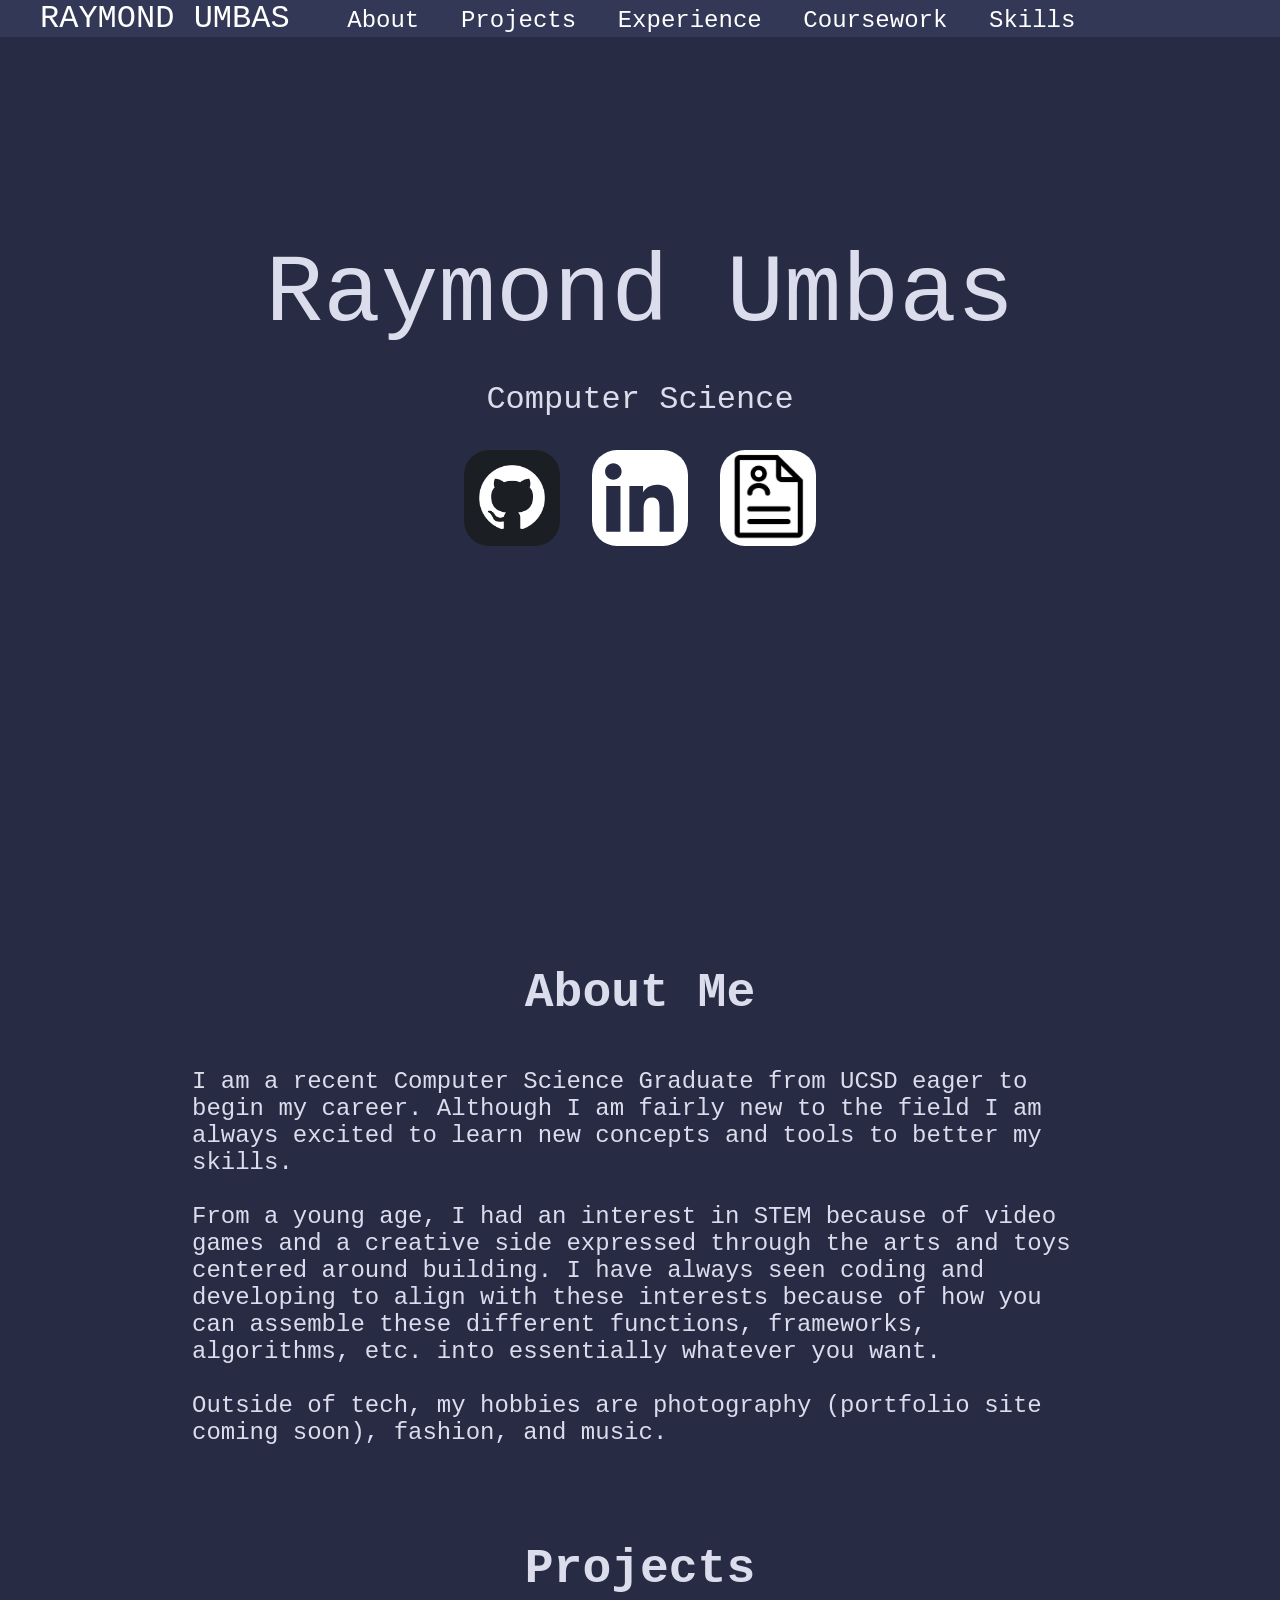
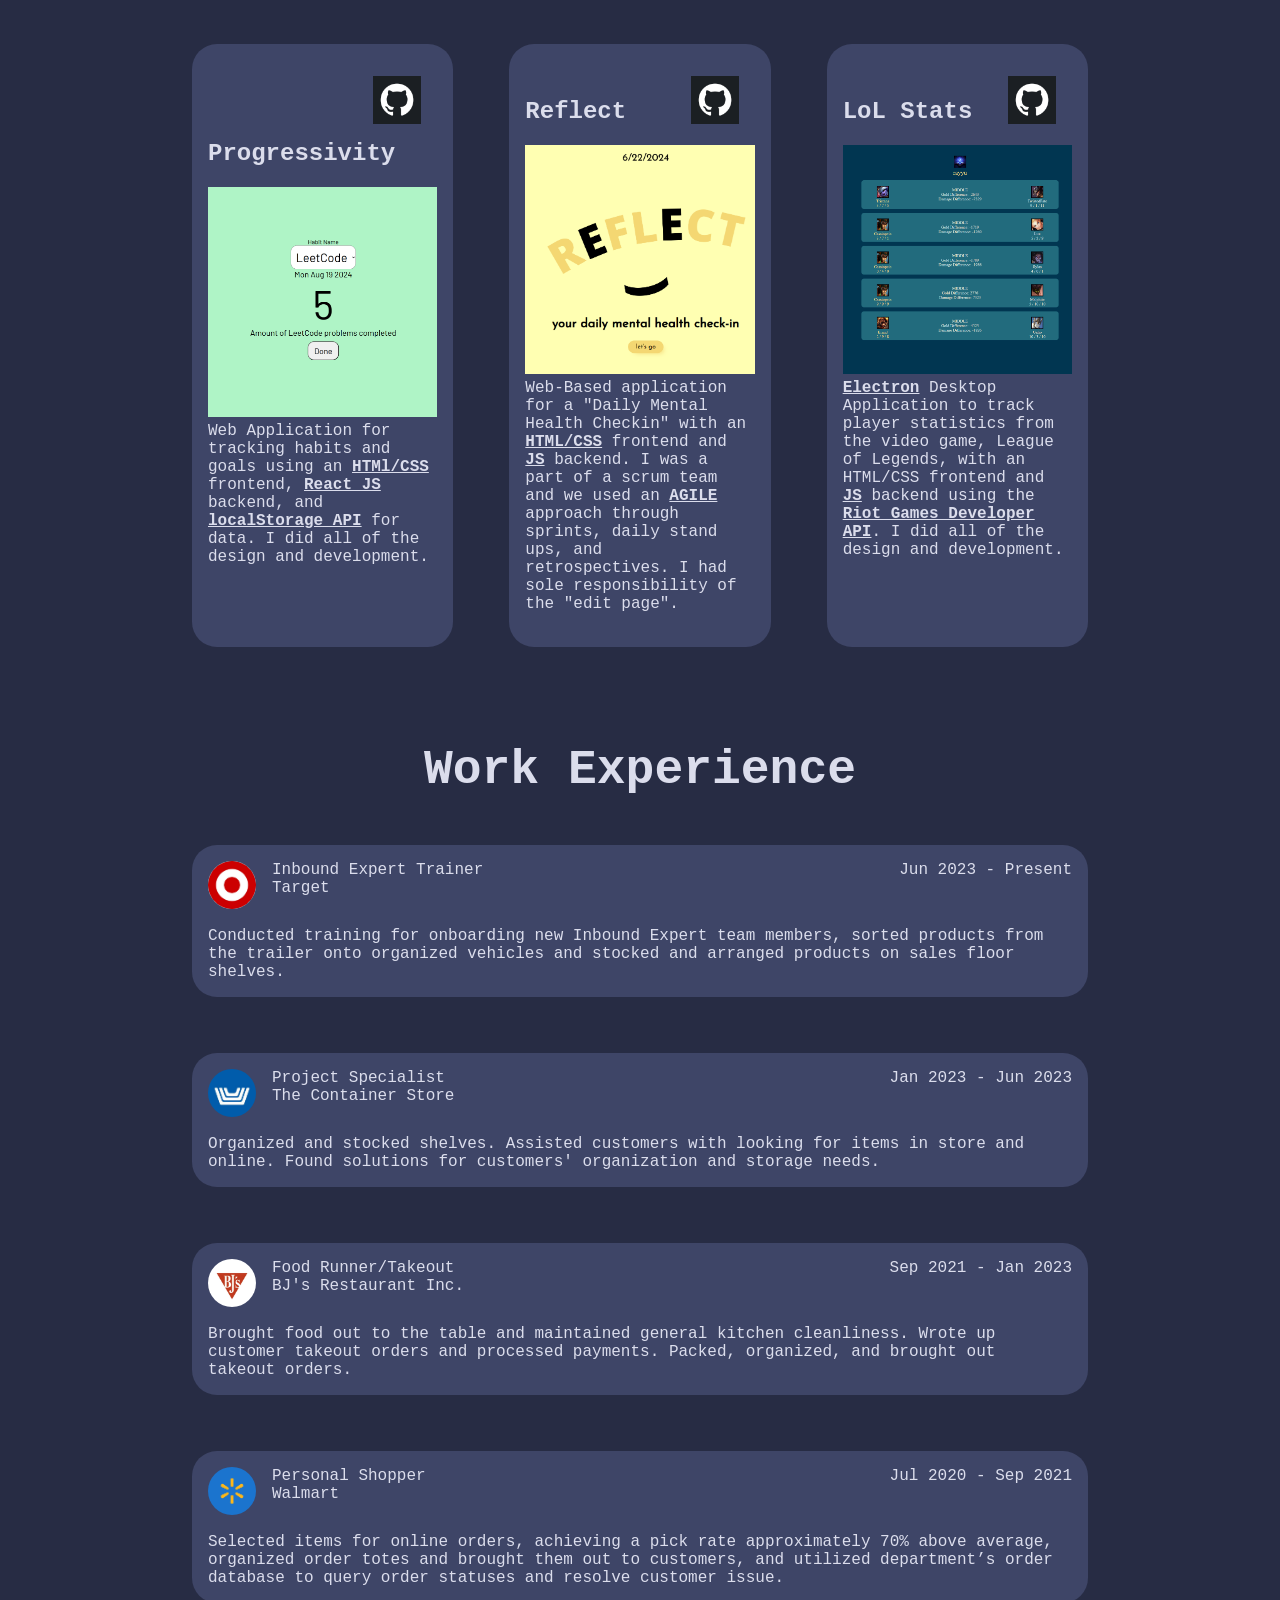
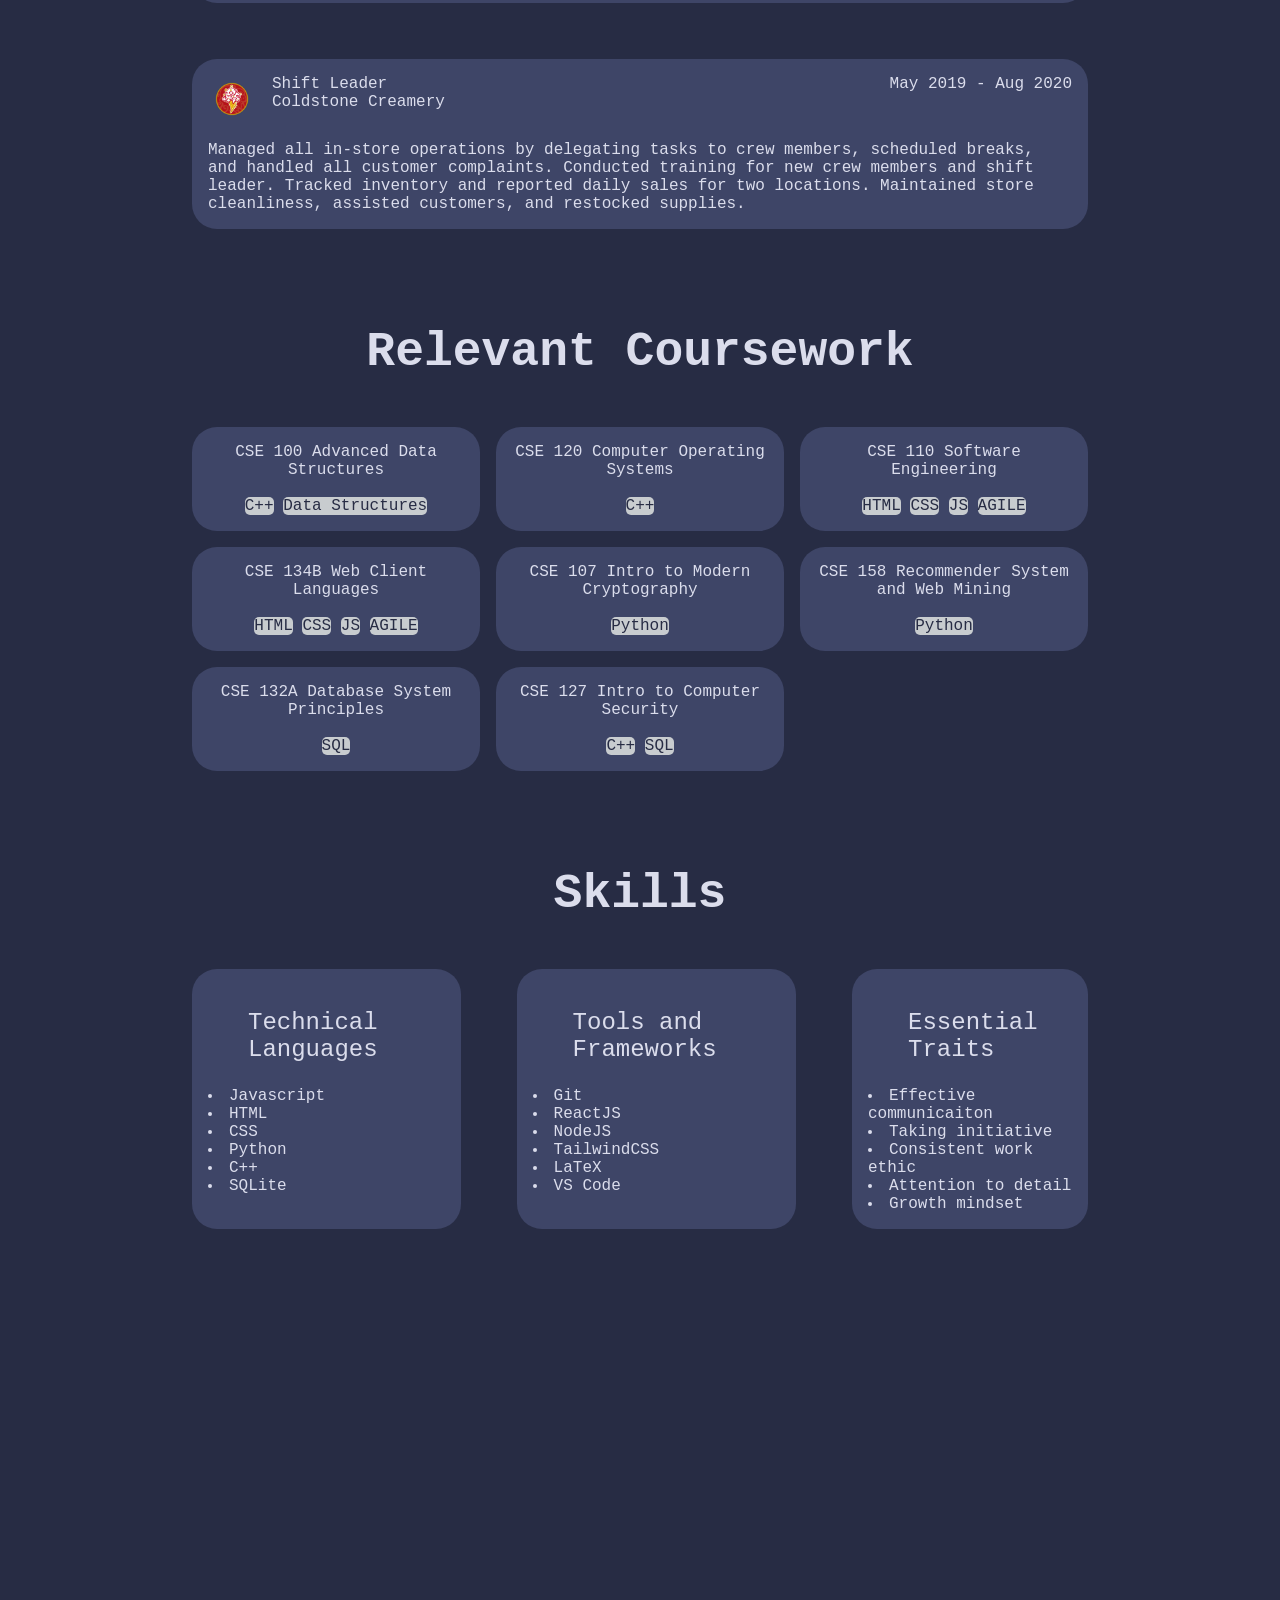
==== commit a214e377: "Updated with new project and favicon" ====
--- a/index.html
+++ b/index.html
@@ -6,7 +6,7 @@
     <meta http-equiv="X-UA-Compatible" content="ie=edge">
     <title>Raymond Umbas</title>
     <link rel="stylesheet" href="./style.css">
-    <link rel="icon" href="./favicon.ico" type="image/x-icon">
+    <link rel="icon" href="./media/initialLogo.png" type="image/x-icon">
 </head>
 <body>
     <!--Navbar-->
@@ -50,11 +50,17 @@
         <h1>Projects</h1>
         <div class = "componentContent">
             <div class = "project">
-                <a href ="https://github.com/cse110-fa22-group16/cse110-fa22-group16"><img class = "projectIcon" src="./media/githubLogo.png"></img></a>
+                <a href ="https://github.com/raymondumbas/productivity-center"><img class = "projectIcon" src="./media/githubLogo.png"></img></a><br>
+                <h2>Progressivity</h2>
+                <img class = "projectPic" src = "./media/progressivityTimeClock.png"></img><br>
+                Web Application for tracking habits and goals using an <span class = "highlight">HTMl/CSS</span> frontend, <span class = "highlight">React JS</span>  backend, and <span class = "highlight">localStorage API</span>  for data. I did all of the design and development.<br><br>
+            </div>  
+            <div class = "project">
+                <a href ="https://github.com/cse110-fa22-group16/cse110-fa22-group16"><img class = "projectIcon" src="./media/githubLogo.png"></img></a><br>
                 <h2>Reflect</h2>
                 <img class = "projectPic" src = "./media/ReflectHomeScreen.png"></img><br>
-                Web-Based application for a "Daily Mental Health Checkin" with an HTML/CSS frontend and JS backend. 
-                I was a part of a scrum team and we used an AGILE approach through sprints, daily stand ups, and retrospectives.
+                Web-Based application for a "Daily Mental Health Checkin" with an <span class = "highlight">HTML/CSS</span> frontend and <span class = "highlight">JS</span> backend. 
+                I was a part of a scrum team and we used an <span class = "highlight">AGILE</span> approach through sprints, daily stand ups, and retrospectives.
                 I had sole responsibility of the "edit page". <br><br>
             
             </div>
@@ -62,13 +68,7 @@
                 <a href ="https://github.com/raymondumbas/lol-stats"><img class = "projectIcon" src="./media/githubLogo.png"></img></a><br>
                 <h2>LoL Stats</h2>
                 <img class = "projectPic" src = "./media/lolStatsScreenshot.png"></img><br>
-                Electron Desktop Application to track player statistics from the video game, League of Legends, with an HTML/CSS frontend and JS backend using the Riot Games Developer API <br><br>
-            </div>  
-            <div class = "project">
-                <a href ="https://github.com/raymondumbas/portfolio-website"><img class = "projectIcon" src="./media/githubLogo.png"></img></a><br>
-                <h2>Portfolio Website</h2>
-                <img class = "projectPic" src = "./media/portfolioScreenshot.png"></img><br>
-                Personal Portfolio Website developed using HTML/CSS with a responsive design.<br><br>
+                <span class = "highlight">Electron</span> Desktop Application to track player statistics from the video game, League of Legends, with an <span class = "highlight"></span>HTML/CSS frontend and <span class = "highlight">JS</span> backend using the <span class = "highlight">Riot Games Developer API</span>. I did all of the design and development. <br><br>
             </div>  
         </div> 
     </section>
--- a/style.css
+++ b/style.css
@@ -25,6 +25,10 @@
 
 }
 
+.highlight{
+    font-weight:bold;
+    text-decoration: underline;
+}
 
 #homeLogo{
     font-size: 2rem;
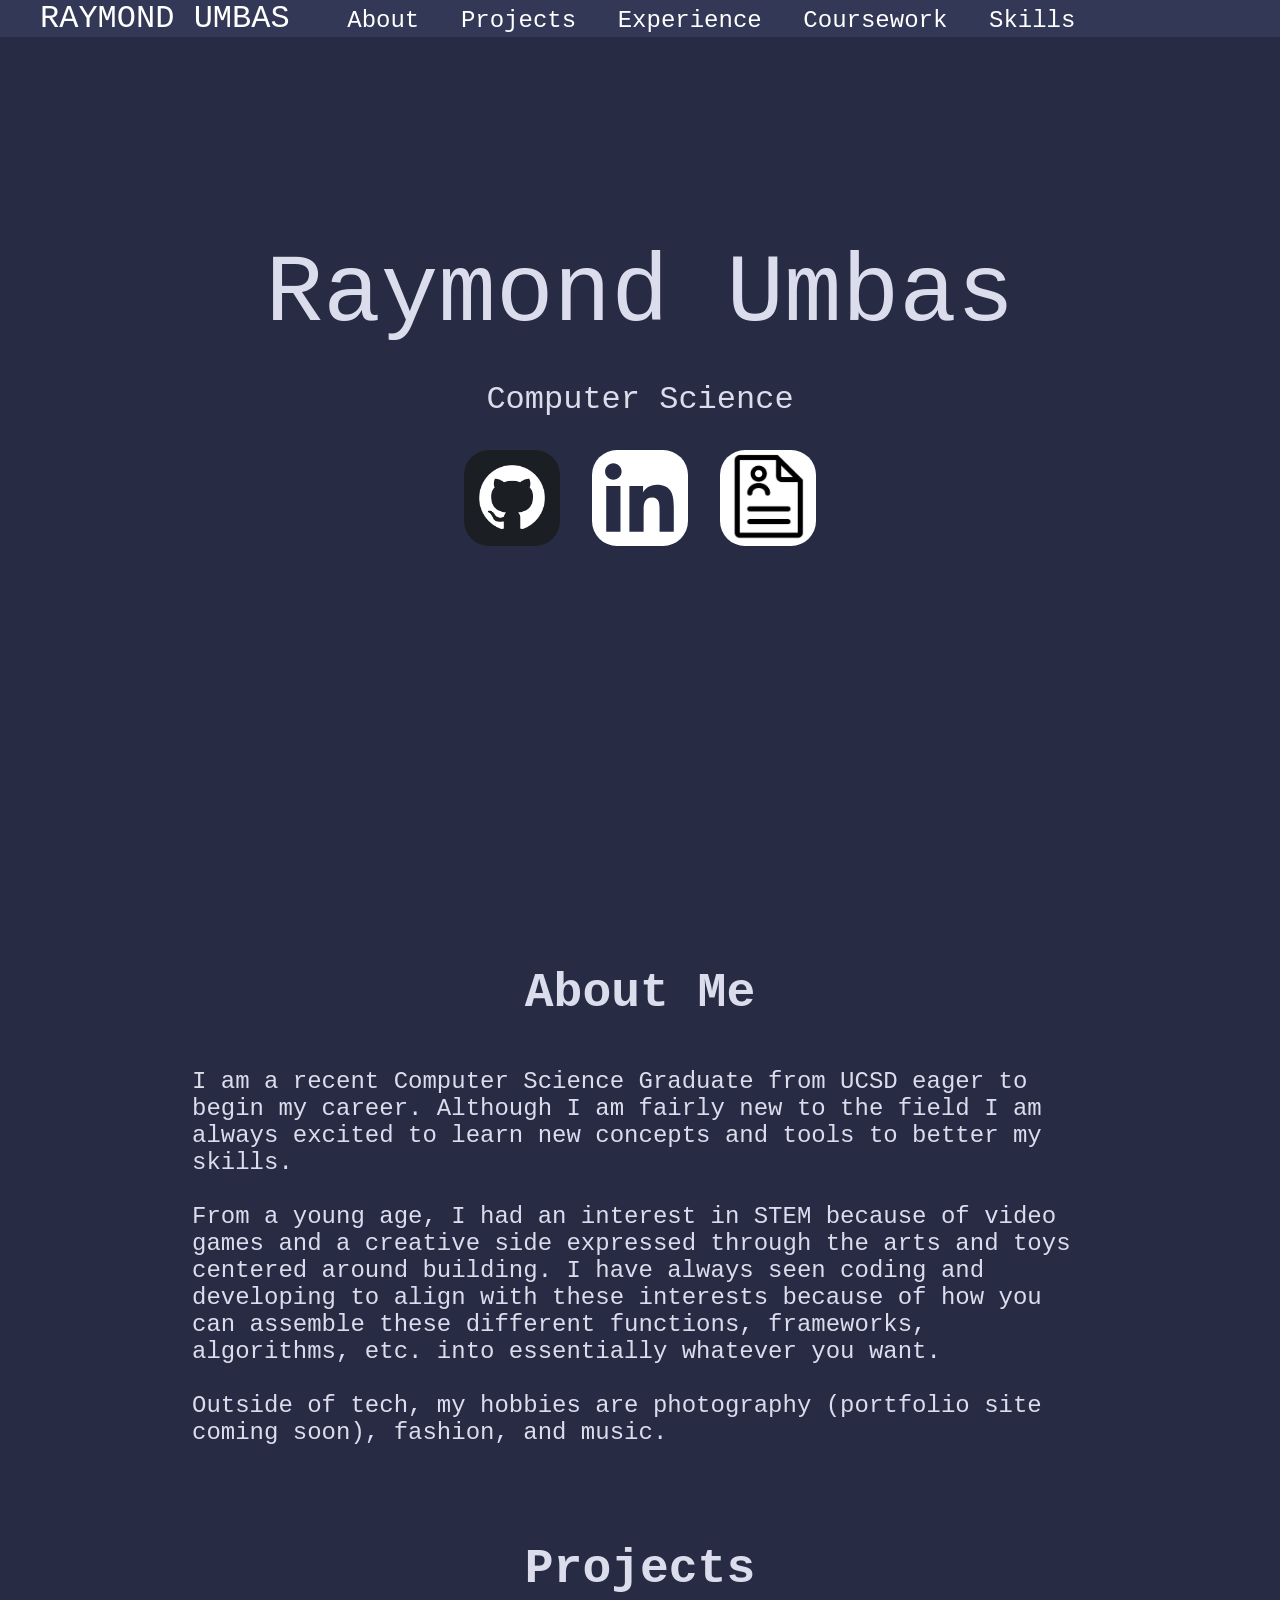
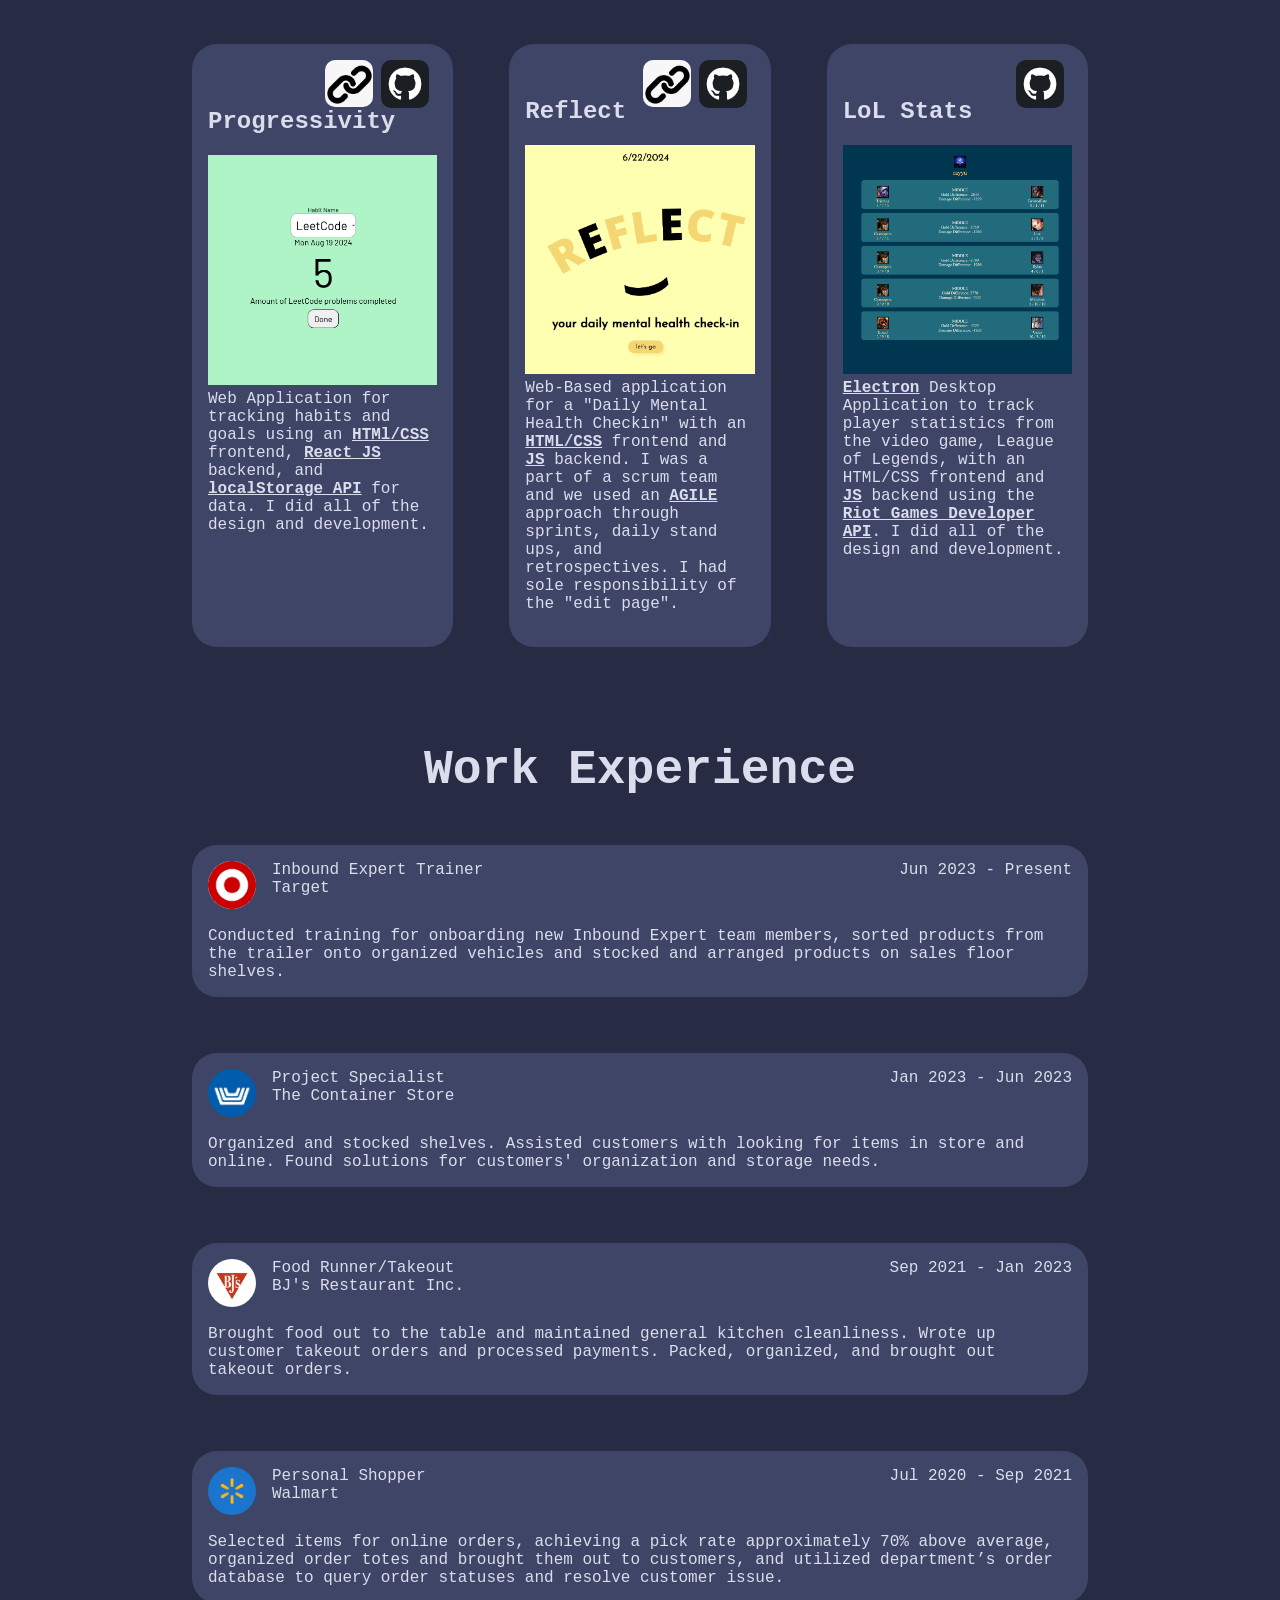
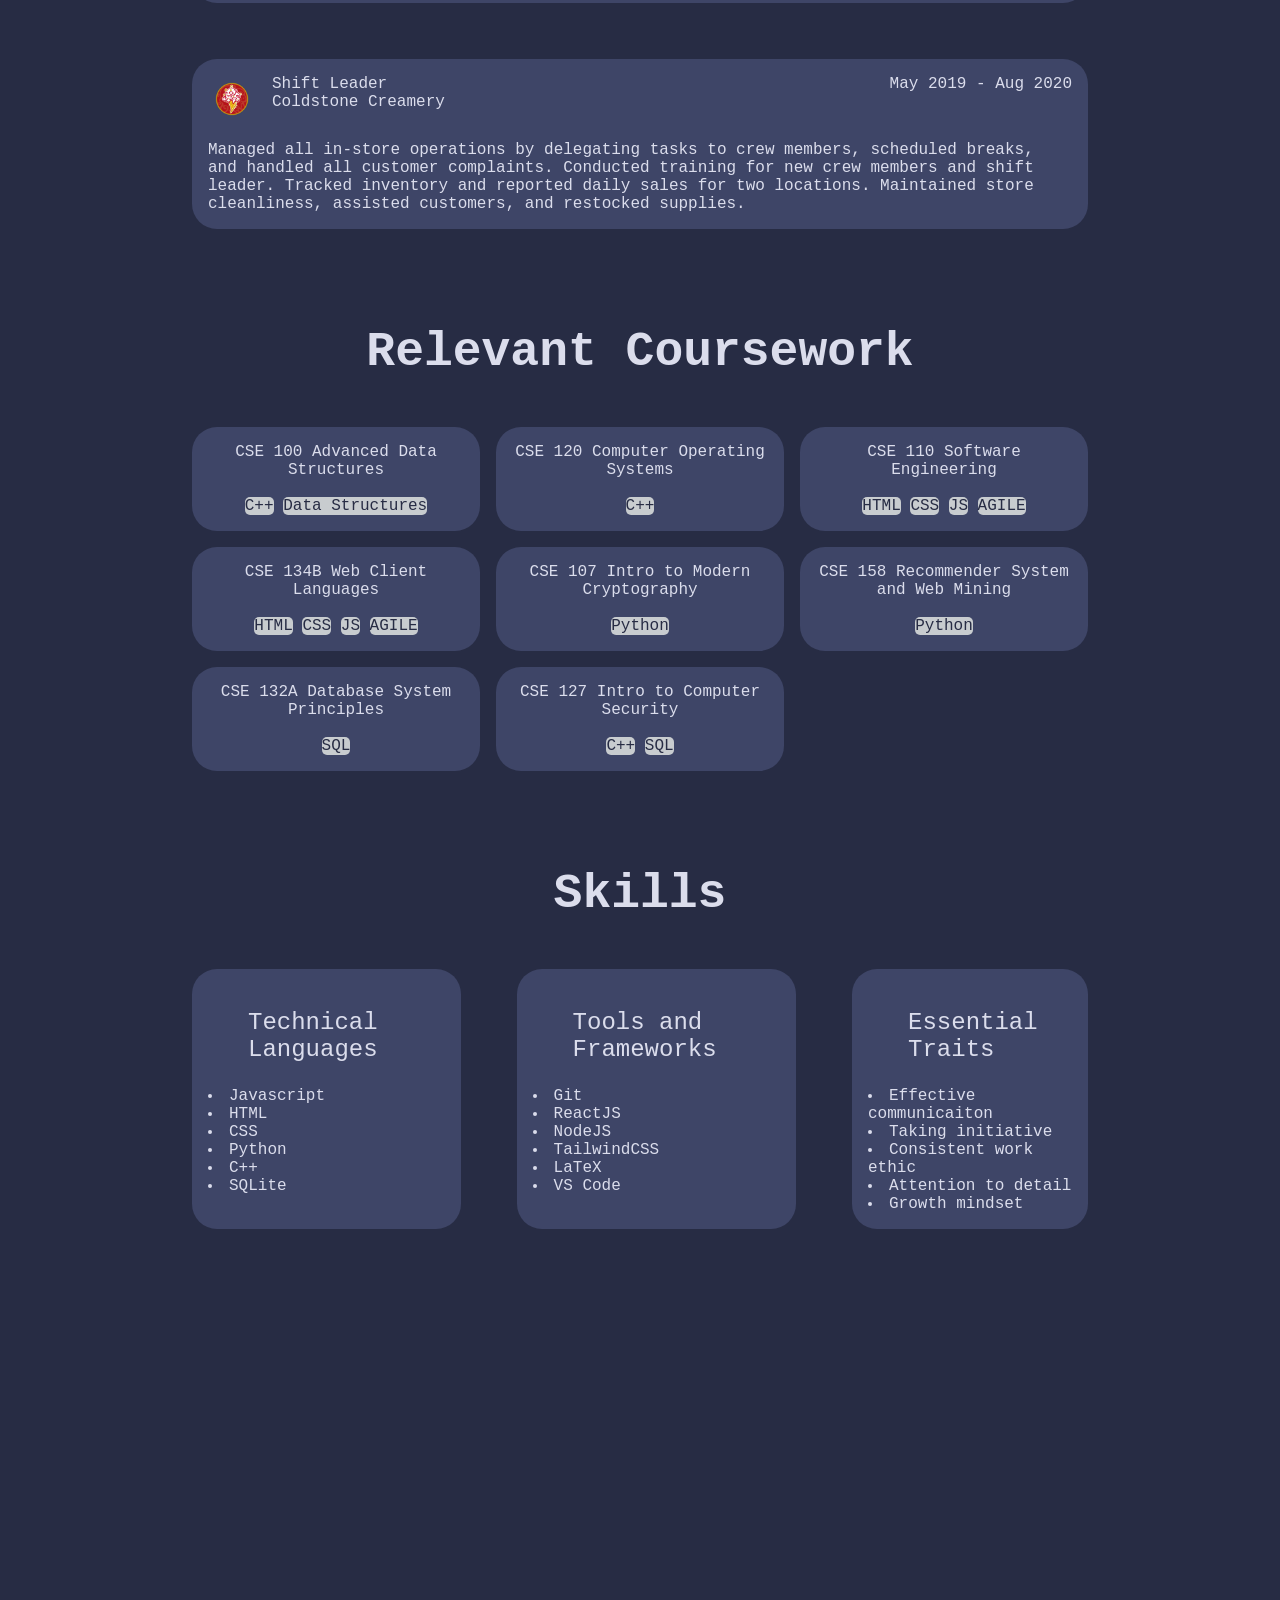
==== commit 63dcfcf9: "Added links to project sites" ====
--- a/index.html
+++ b/index.html
@@ -50,19 +50,22 @@
         <h1>Projects</h1>
         <div class = "componentContent">
             <div class = "project">
-                <a href ="https://github.com/raymondumbas/productivity-center"><img class = "projectIcon" src="./media/githubLogo.png"></img></a><br>
+                <a href ="https://github.com/raymondumbas/productivity-center"><img class = "projectIcon" src="./media/githubLogo.png"></img></a>
+                <a href ="https://progressivity.netlify.app/"><img class = "projectIcon" src="./media/linkIcon.png"></img></a>
+                <br>
                 <h2>Progressivity</h2>
                 <img class = "projectPic" src = "./media/progressivityTimeClock.png"></img><br>
                 Web Application for tracking habits and goals using an <span class = "highlight">HTMl/CSS</span> frontend, <span class = "highlight">React JS</span>  backend, and <span class = "highlight">localStorage API</span>  for data. I did all of the design and development.<br><br>
             </div>  
             <div class = "project">
-                <a href ="https://github.com/cse110-fa22-group16/cse110-fa22-group16"><img class = "projectIcon" src="./media/githubLogo.png"></img></a><br>
+                <a href ="https://github.com/cse110-fa22-group16/cse110-fa22-group16"><img class = "projectIcon" src="./media/githubLogo.png"></img></a>
+                <a href ="https://cse110-fa22-group16.github.io/cse110-fa22-group16/source/hello-page/home-page.html"><img class = "projectIcon" src="./media/linkIcon.png"></img></a>
+                <br>
                 <h2>Reflect</h2>
                 <img class = "projectPic" src = "./media/ReflectHomeScreen.png"></img><br>
                 Web-Based application for a "Daily Mental Health Checkin" with an <span class = "highlight">HTML/CSS</span> frontend and <span class = "highlight">JS</span> backend. 
                 I was a part of a scrum team and we used an <span class = "highlight">AGILE</span> approach through sprints, daily stand ups, and retrospectives.
                 I had sole responsibility of the "edit page". <br><br>
-            
             </div>
             <div class = "project">
                 <a href ="https://github.com/raymondumbas/lol-stats"><img class = "projectIcon" src="./media/githubLogo.png"></img></a><br>
--- a/style.css
+++ b/style.css
@@ -139,8 +139,10 @@
 
 .projectIcon{
     width:3rem;
-    padding: 1rem;
     float: right;
+    border-radius: 10px;
+    margin-right: 0.5rem;
+
 }
 
 /*Experience*/
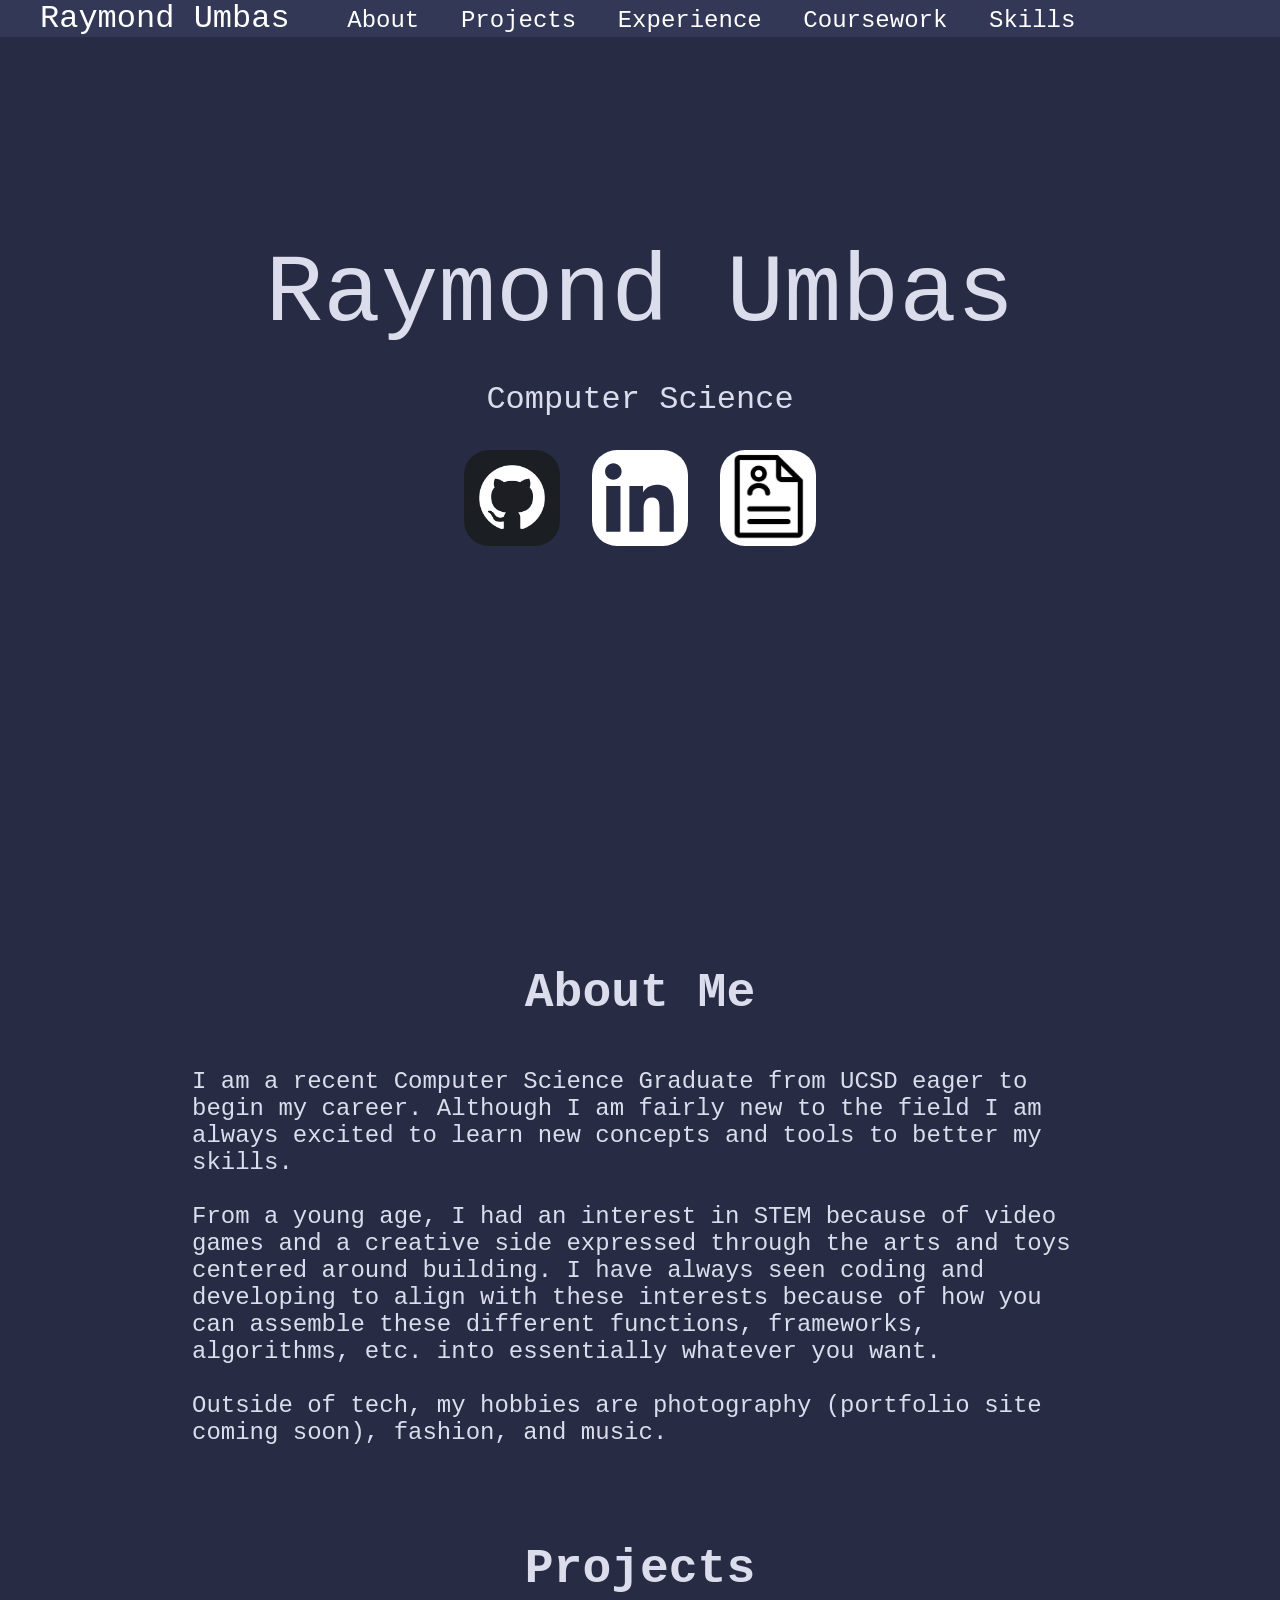
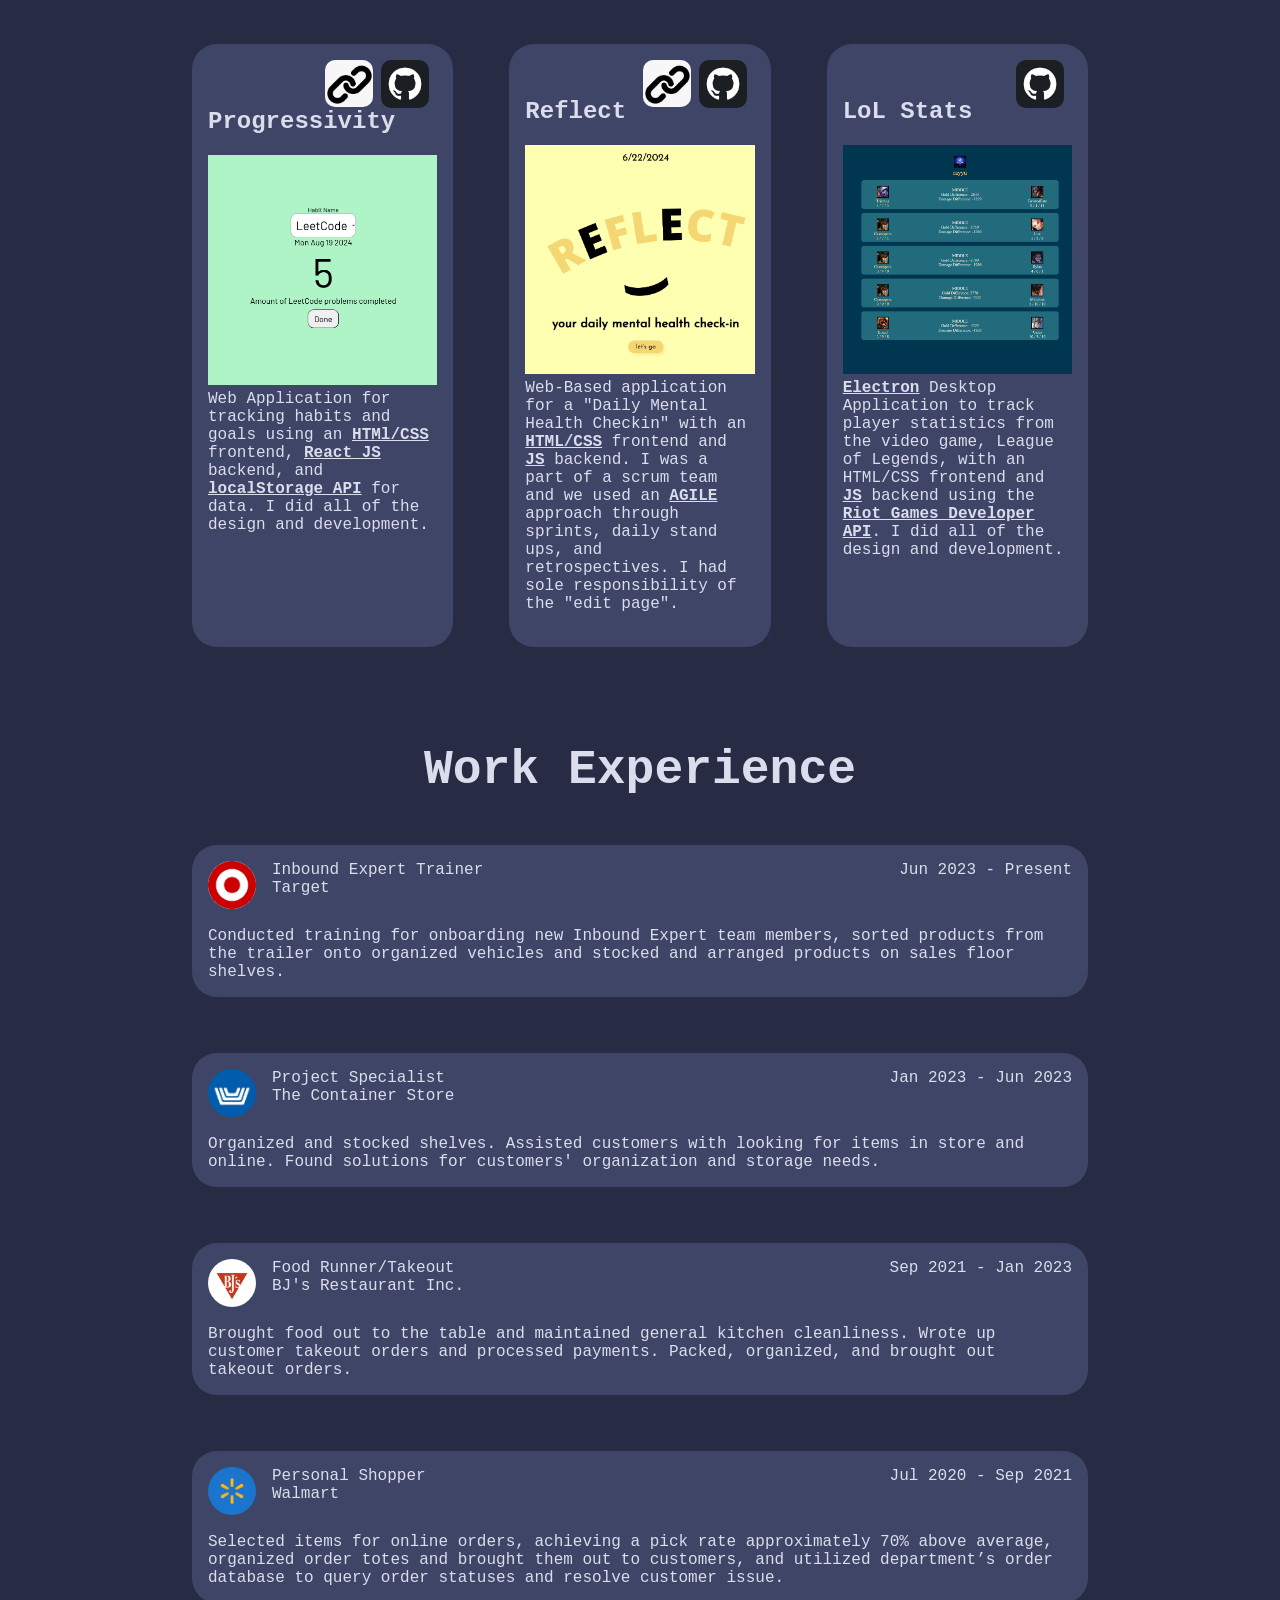
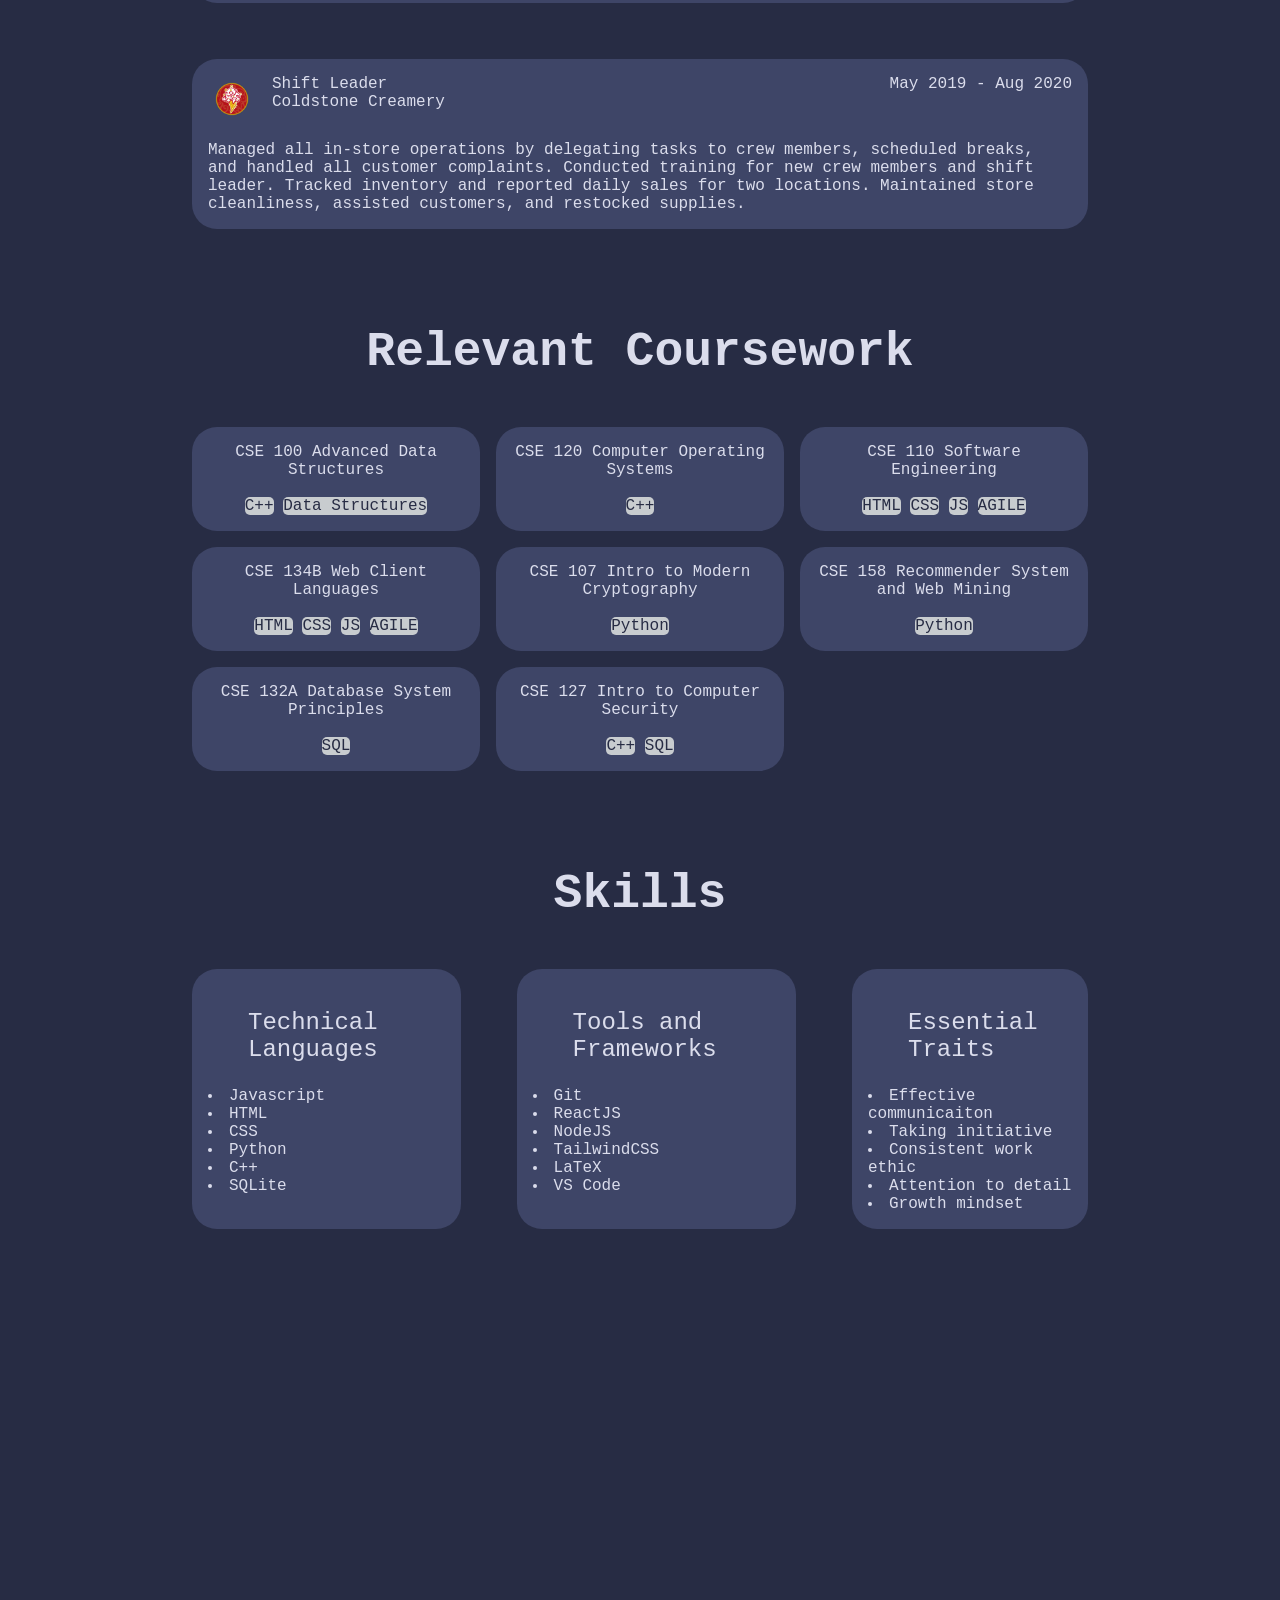
==== commit 14d40041: "changed navbar" ====
--- a/index.html
+++ b/index.html
@@ -11,7 +11,7 @@
 <body>
     <!--Navbar-->
     <div id = "navBar">
-        <a id = "homeLogo" href = "#intro" > RAYMOND UMBAS</a>
+        <a id = "homeLogo" href = "#intro" >Raymond Umbas</a>
         <a class = "navBarLink" href = "#about">About</a>
         <a class = "navBarLink" href = "#projects">Projects</a>
         <a class = "navBarLink" href = "#experience">Experience</a>
